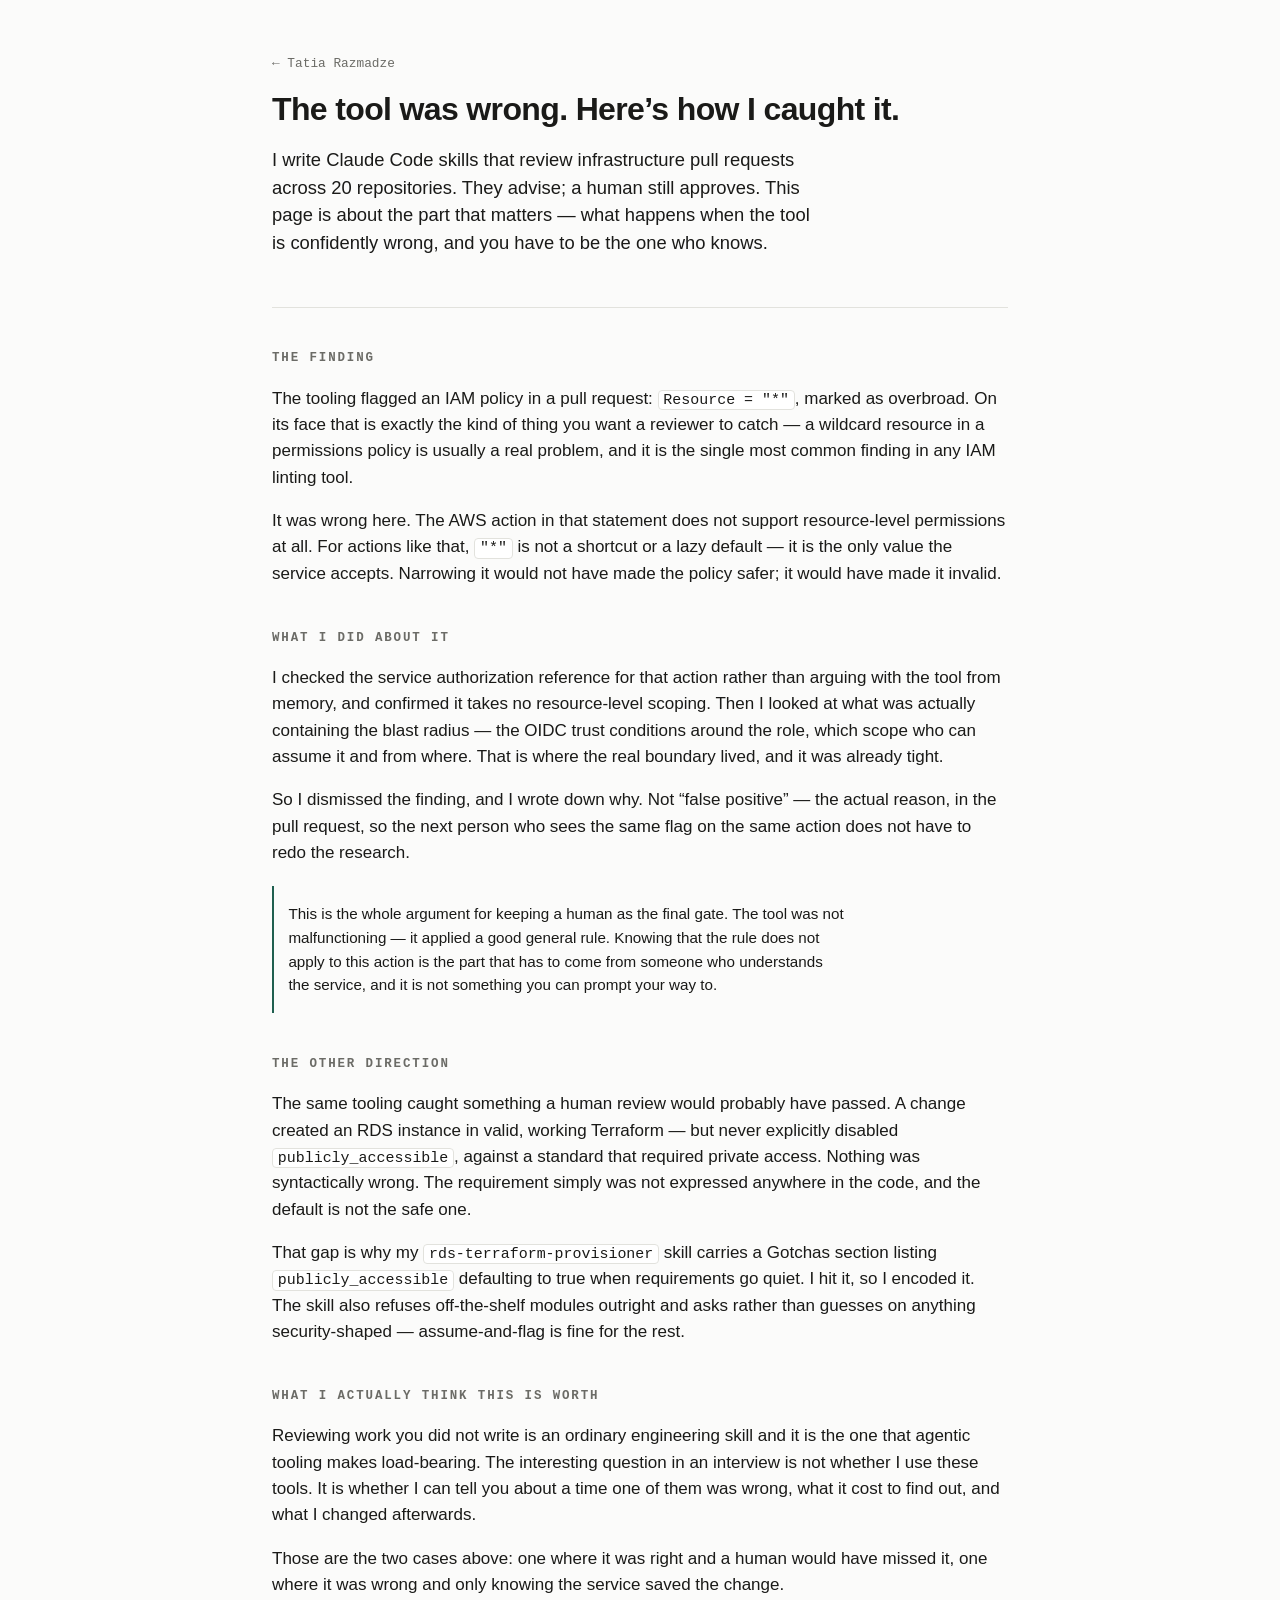
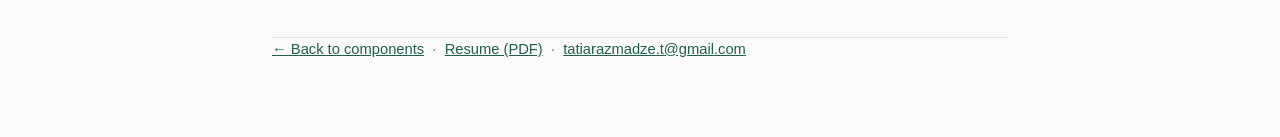
==== agent-log.html @ 180d0361 "site: status page, agent log, resume PDF, Pages deploy workflow" ====
<!doctype html>
<html lang="en">
<head>
<meta charset="utf-8">
<meta name="viewport" content="width=device-width, initial-scale=1">
<title>The Agent Log — Tatia Razmadze</title>
<meta name="description" content="The tool was wrong. Here's how I caught it — reviewing agent output on infrastructure pull requests.">
<link rel="stylesheet" href="styles.css">
</head>
<body>

<header class="identity">
  <p><a class="back" href="./">&larr; Tatia Razmadze</a></p>
  <h1>The tool was wrong. Here&rsquo;s how I caught it.</h1>
  <p class="log-lede">
    I write Claude Code skills that review infrastructure pull requests across 20 repositories.
    They advise; a human still approves. This page is about the part that matters — what happens
    when the tool is confidently wrong, and you have to be the one who knows.
  </p>
</header>

<main>

<section>
  <h2>The finding</h2>
  <p>The tooling flagged an IAM policy in a pull request: <code>Resource = "*"</code>, marked as
  overbroad. On its face that is exactly the kind of thing you want a reviewer to catch — a wildcard
  resource in a permissions policy is usually a real problem, and it is the single most common
  finding in any IAM linting tool.</p>
  <p>It was wrong here. The AWS action in that statement does not support resource-level permissions
  at all. For actions like that, <code>"*"</code> is not a shortcut or a lazy default — it is the only
  value the service accepts. Narrowing it would not have made the policy safer; it would have made it
  invalid.</p>
</section>

<section>
  <h2>What I did about it</h2>
  <p>I checked the service authorization reference for that action rather than arguing with the tool
  from memory, and confirmed it takes no resource-level scoping. Then I looked at what was actually
  containing the blast radius — the OIDC trust conditions around the role, which scope who can assume
  it and from where. That is where the real boundary lived, and it was already tight.</p>
  <p>So I dismissed the finding, and I wrote down why. Not &ldquo;false positive&rdquo; — the actual
  reason, in the pull request, so the next person who sees the same flag on the same action does not
  have to redo the research.</p>
  <div class="note">
    <p>This is the whole argument for keeping a human as the final gate. The tool was not
    malfunctioning — it applied a good general rule. Knowing that the rule does not apply to this
    action is the part that has to come from someone who understands the service, and it is not
    something you can prompt your way to.</p>
  </div>
</section>

<section>
  <h2>The other direction</h2>
  <p>The same tooling caught something a human review would probably have passed. A change created an
  RDS instance in valid, working Terraform — but never explicitly disabled
  <code>publicly_accessible</code>, against a standard that required private access. Nothing was
  syntactically wrong. The requirement simply was not expressed anywhere in the code, and the default
  is not the safe one.</p>
  <p>That gap is why my <code>rds-terraform-provisioner</code> skill carries a Gotchas section listing
  <code>publicly_accessible</code> defaulting to true when requirements go quiet. I hit it, so I
  encoded it. The skill also refuses off-the-shelf modules outright and asks rather than guesses on
  anything security-shaped — assume-and-flag is fine for the rest.</p>
</section>

<section>
  <h2>What I actually think this is worth</h2>
  <p>Reviewing work you did not write is an ordinary engineering skill and it is the one that agentic
  tooling makes load-bearing. The interesting question in an interview is not whether I use these
  tools. It is whether I can tell you about a time one of them was wrong, what it cost to find out,
  and what I changed afterwards.</p>
  <p>Those are the two cases above: one where it was right and a human would have missed it, one where
  it was wrong and only knowing the service saved the change.</p>
</section>

<section class="colophon">
  <p><a href="./">&larr; Back to components</a> &nbsp;·&nbsp;
  <a href="resume.pdf">Resume (PDF)</a> &nbsp;·&nbsp;
  <a href="mailto:tatiarazmadze.t@gmail.com">tatiarazmadze.t@gmail.com</a></p>
</section>

</main>
</body>
</html>
---- styles.css ----
:root {
  --bg: #fbfbfa;
  --fg: #1a1a18;
  --muted: #6b6b66;
  --line: #e2e2dd;
  --accent: #1f5f4f;
  --panel: #ffffff;
  --mono: ui-monospace, SFMono-Regular, "SF Mono", Menlo, Consolas, monospace;
  --sans: ui-sans-serif, -apple-system, BlinkMacSystemFont, "Segoe UI", Helvetica, Arial, sans-serif;
}

@media (prefers-color-scheme: dark) {
  :root {
    --bg: #121311;
    --fg: #e8e8e3;
    --muted: #9a9a93;
    --line: #2b2c29;
    --accent: #7fc4ae;
    --panel: #191a18;
  }
}

* { box-sizing: border-box; }

html { -webkit-text-size-adjust: 100%; }

body {
  margin: 0;
  background: var(--bg);
  color: var(--fg);
  font-family: var(--sans);
  font-size: 17px;
  line-height: 1.55;
  padding: 2rem 1.15rem 4rem;
}

header, main, footer { max-width: 46rem; margin: 0 auto; }

/* ---------- identity ---------- */

.identity { padding-bottom: 2rem; border-bottom: 1px solid var(--line); }

h1 {
  font-size: 2rem;
  line-height: 1.1;
  margin: 0 0 .3rem;
  letter-spacing: -0.02em;
}

.role {
  margin: 0 0 .9rem;
  font-family: var(--mono);
  font-size: .82rem;
  letter-spacing: .13em;
  text-transform: uppercase;
  color: var(--accent);
}

.blurb { margin: 0 0 .6rem; max-width: 34rem; }

.seeking { margin: 0 0 1.2rem; color: var(--muted); font-size: .94rem; }

.links { display: flex; flex-wrap: wrap; gap: .5rem; margin: 0; }

.links a {
  display: inline-block;
  padding: .6rem .9rem;
  border: 1px solid var(--line);
  border-radius: 6px;
  text-decoration: none;
  color: var(--fg);
  font-size: .95rem;
  background: var(--panel);
}

.links a.primary { border-color: var(--accent); color: var(--accent); font-weight: 600; }

.links a:hover { border-color: var(--accent); }

.deploy {
  margin: 1.3rem 0 0;
  font-family: var(--mono);
  font-size: .74rem;
  color: var(--muted);
  letter-spacing: .02em;
}

.deploy:empty { display: none; }

/* ---------- board ---------- */

h2 {
  font-family: var(--mono);
  font-size: .78rem;
  letter-spacing: .15em;
  text-transform: uppercase;
  color: var(--muted);
  font-weight: 600;
  margin: 2.6rem 0 .5rem;
}

.board-head .rule {
  margin: 0 0 1.1rem;
  font-size: .92rem;
  color: var(--muted);
  max-width: 34rem;
}

details { border-top: 1px solid var(--line); }

.board details:last-of-type { border-bottom: 1px solid var(--line); }

summary {
  display: flex;
  justify-content: space-between;
  align-items: baseline;
  gap: 1rem;
  padding: .95rem .2rem;
  cursor: pointer;
  list-style: none;
}

summary::-webkit-details-marker { display: none; }

summary:hover .name { color: var(--accent); }

.name { font-weight: 600; }

.metric {
  font-family: var(--mono);
  font-size: .92rem;
  color: var(--accent);
  white-space: nowrap;
  text-align: right;
}

.detail { padding: 0 .2rem 1.15rem; }

.detail p { margin: 0 0 .75rem; font-size: .95rem; max-width: 36rem; }

.detail p:last-child { margin-bottom: 0; }

.detail strong { font-weight: 600; }

code {
  font-family: var(--mono);
  font-size: .88em;
  background: var(--panel);
  border: 1px solid var(--line);
  border-radius: 4px;
  padding: .08em .32em;
}

.more a { color: var(--accent); font-weight: 600; text-decoration: none; }
.more a:hover { text-decoration: underline; }

/* ---------- changelog ---------- */

.changelog article { padding: 1rem 0; border-top: 1px solid var(--line); }

.entry-head {
  display: flex;
  flex-wrap: wrap;
  align-items: baseline;
  gap: .55rem;
  margin-bottom: .4rem;
}

.org { font-weight: 700; }

.title { color: var(--muted); font-size: .93rem; }

.dates {
  margin-left: auto;
  font-family: var(--mono);
  font-size: .82rem;
  color: var(--muted);
  white-space: nowrap;
}

.changelog p { margin: 0; font-size: .95rem; max-width: 36rem; }

/* ---------- colophon + footer ---------- */

.colophon { border-top: 1px solid var(--line); margin-top: 2.4rem; }

.colophon p { font-size: .92rem; color: var(--muted); max-width: 36rem; margin: 0 0 .8rem; }

.colophon a { color: var(--accent); }

footer {
  margin-top: 3rem;
  padding-top: 1.2rem;
  border-top: 1px solid var(--line);
  font-size: .88rem;
  color: var(--muted);
}

footer a { color: var(--muted); }

/* ---------- agent log ---------- */

.log-lede { font-size: 1.15rem; line-height: 1.5; max-width: 34rem; }

.back { font-family: var(--mono); font-size: .8rem; text-decoration: none; color: var(--muted); }

.trace {
  border: 1px solid var(--line);
  border-radius: 8px;
  background: var(--panel);
  padding: 1rem 1.1rem;
  margin: 1.2rem 0;
  overflow-x: auto;
}

.trace pre {
  font-family: var(--mono);
  font-size: .82rem;
  line-height: 1.5;
  margin: 0;
  white-space: pre;
}

.trace .label {
  font-family: var(--mono);
  font-size: .68rem;
  letter-spacing: .14em;
  text-transform: uppercase;
  color: var(--muted);
  display: block;
  margin-bottom: .5rem;
}

.note {
  border-left: 2px solid var(--accent);
  padding: .1rem 0 .1rem .9rem;
  margin: 1.2rem 0;
  font-size: .95rem;
  max-width: 36rem;
}

.pending {
  border: 1px dashed var(--line);
  border-radius: 8px;
  padding: 1rem 1.1rem;
  font-size: .9rem;
  color: var(--muted);
}

@media (max-width: 460px) {
  body { font-size: 16px; padding: 1.5rem .9rem 3rem; }
  h1 { font-size: 1.65rem; }
  summary { flex-direction: column; gap: .15rem; }
  .metric { text-align: left; }
  .dates { margin-left: 0; }
}
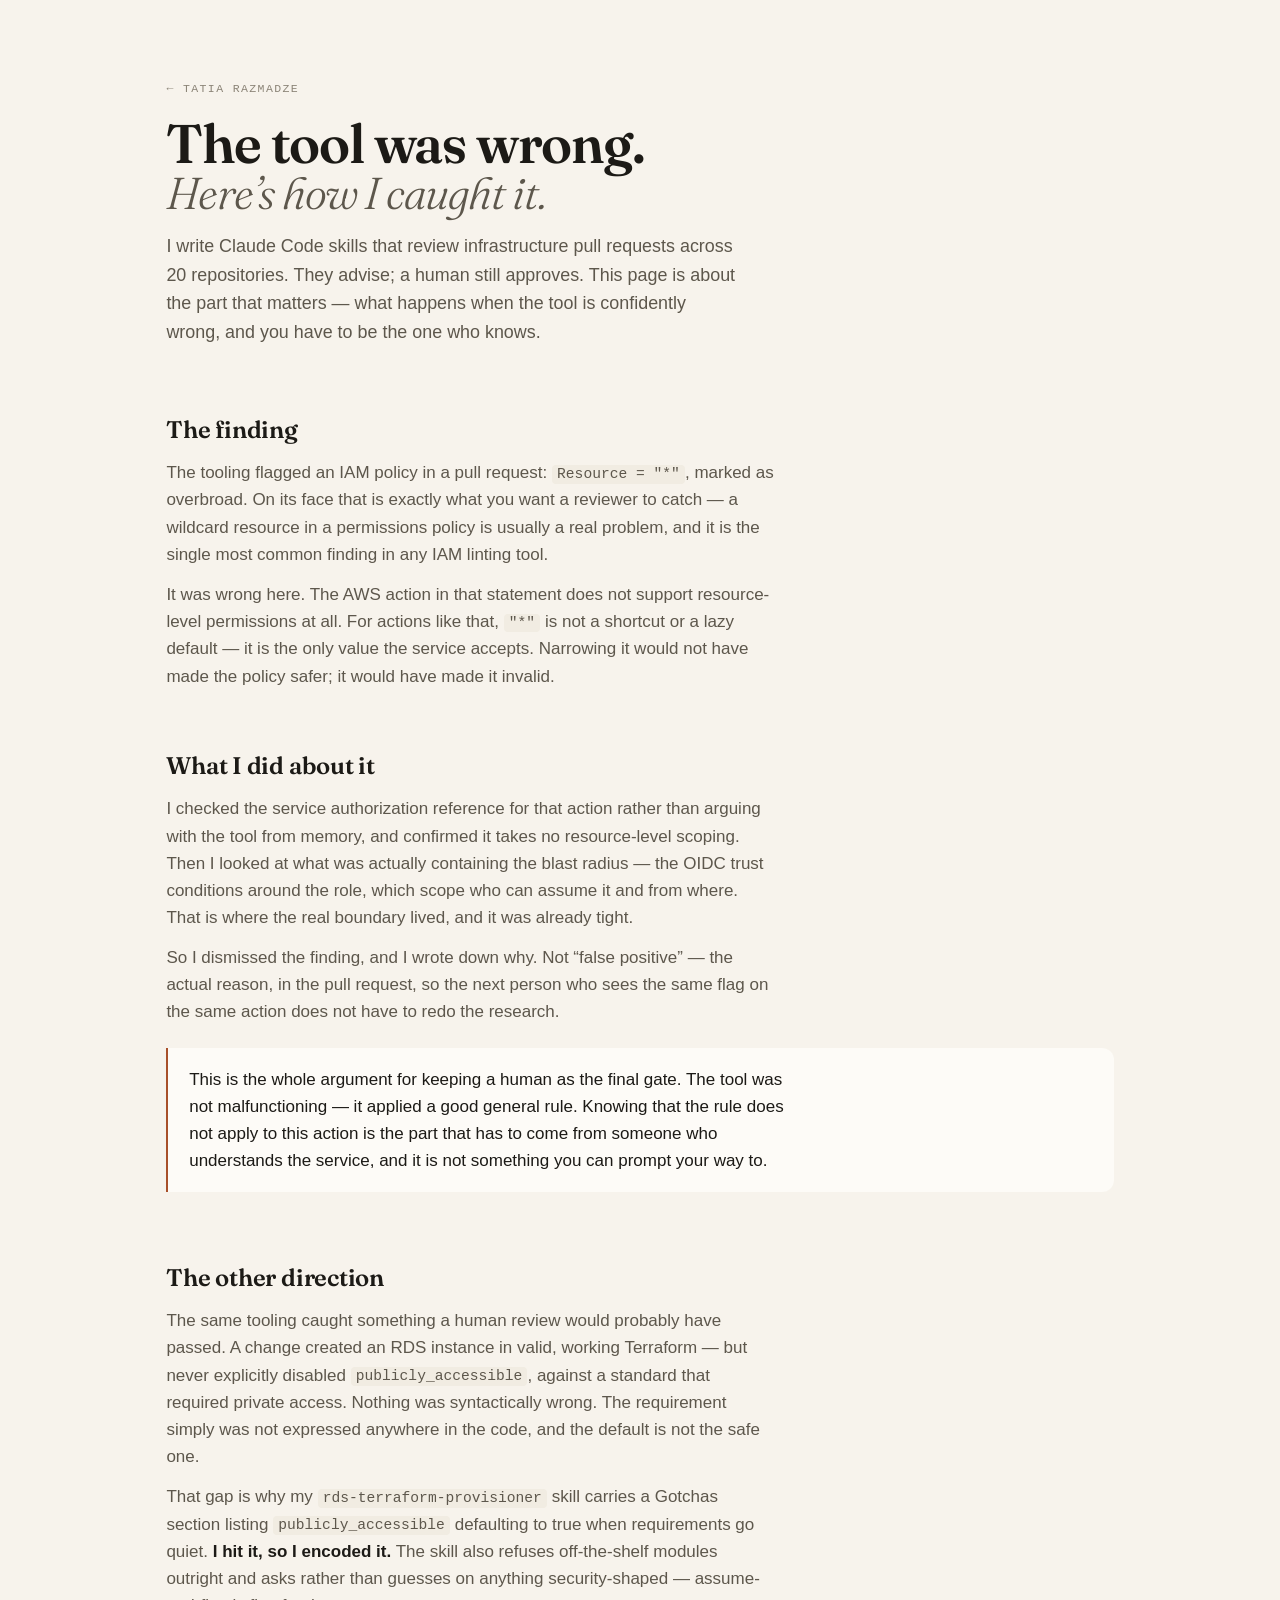
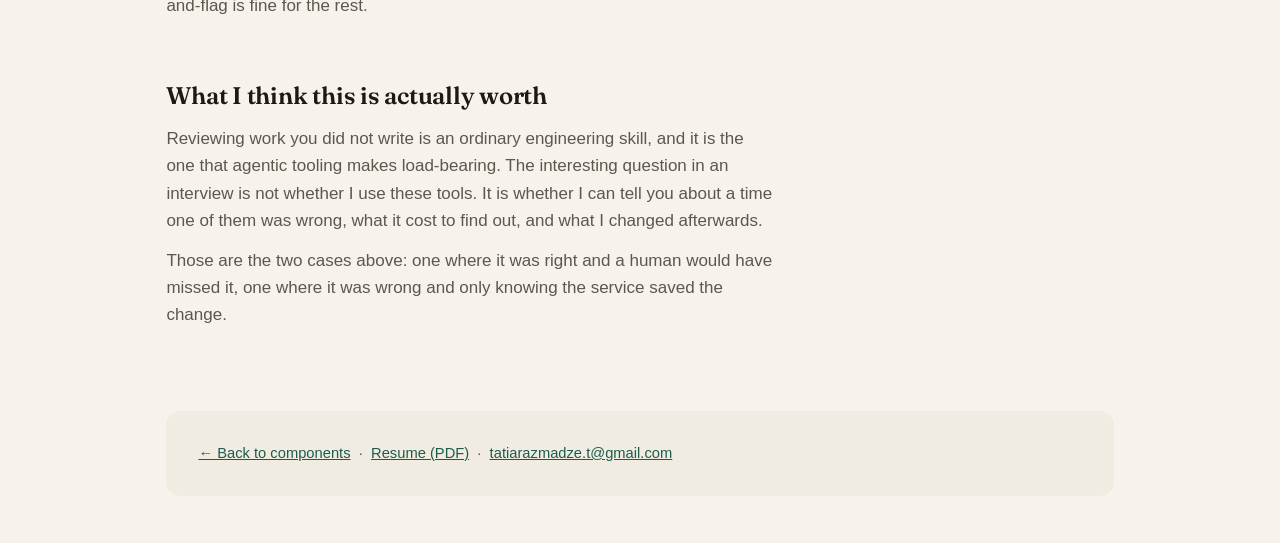
==== commit af754634: "design: warm editorial pass, favicon, social preview, fuller changelog" ====
--- a/agent-log.html
+++ b/agent-log.html
@@ -5,78 +5,103 @@
 <meta name="viewport" content="width=device-width, initial-scale=1">
 <title>The Agent Log — Tatia Razmadze</title>
 <meta name="description" content="The tool was wrong. Here's how I caught it — reviewing agent output on infrastructure pull requests.">
+<link rel="icon" href="favicon.svg" type="image/svg+xml">
+<meta property="og:type" content="article">
+<meta property="og:url" content="https://tatiarazmadze.com/agent-log.html">
+<meta property="og:title" content="The tool was wrong. Here's how I caught it.">
+<meta property="og:description" content="Reviewing agent output on infrastructure pull requests — including the time it was confidently wrong.">
+<meta property="og:image" content="https://tatiarazmadze.com/og.png">
+<meta name="twitter:card" content="summary_large_image">
+<meta name="twitter:image" content="https://tatiarazmadze.com/og.png">
+<link rel="preconnect" href="https://fonts.googleapis.com">
+<link rel="preconnect" href="https://fonts.gstatic.com" crossorigin>
+<link href="https://fonts.googleapis.com/css2?family=Fraunces:ital,opsz,wght@0,9..144,300..700;1,9..144,300..700&display=swap" rel="stylesheet">
 <link rel="stylesheet" href="styles.css">
 </head>
 <body>
 
-<header class="identity">
-  <p><a class="back" href="./">&larr; Tatia Razmadze</a></p>
-  <h1>The tool was wrong. Here&rsquo;s how I caught it.</h1>
-  <p class="log-lede">
-    I write Claude Code skills that review infrastructure pull requests across 20 repositories.
-    They advise; a human still approves. This page is about the part that matters — what happens
-    when the tool is confidently wrong, and you have to be the one who knows.
-  </p>
+<header class="log-head">
+  <div class="wrap">
+    <p><a class="back" href="./">&larr; Tatia Razmadze</a></p>
+    <h1>The tool was wrong.<span class="light">Here&rsquo;s how I caught it.</span></h1>
+    <p class="log-lede">
+      I write Claude Code skills that review infrastructure pull requests across 20 repositories.
+      They advise; a human still approves. This page is about the part that matters — what happens
+      when the tool is confidently wrong, and you have to be the one who knows.
+    </p>
+  </div>
 </header>
 
 <main>
 
-<section>
-  <h2>The finding</h2>
-  <p>The tooling flagged an IAM policy in a pull request: <code>Resource = "*"</code>, marked as
-  overbroad. On its face that is exactly the kind of thing you want a reviewer to catch — a wildcard
-  resource in a permissions policy is usually a real problem, and it is the single most common
-  finding in any IAM linting tool.</p>
-  <p>It was wrong here. The AWS action in that statement does not support resource-level permissions
-  at all. For actions like that, <code>"*"</code> is not a shortcut or a lazy default — it is the only
-  value the service accepts. Narrowing it would not have made the policy safer; it would have made it
-  invalid.</p>
-</section>
-
-<section>
-  <h2>What I did about it</h2>
-  <p>I checked the service authorization reference for that action rather than arguing with the tool
-  from memory, and confirmed it takes no resource-level scoping. Then I looked at what was actually
-  containing the blast radius — the OIDC trust conditions around the role, which scope who can assume
-  it and from where. That is where the real boundary lived, and it was already tight.</p>
-  <p>So I dismissed the finding, and I wrote down why. Not &ldquo;false positive&rdquo; — the actual
-  reason, in the pull request, so the next person who sees the same flag on the same action does not
-  have to redo the research.</p>
-  <div class="note">
-    <p>This is the whole argument for keeping a human as the final gate. The tool was not
-    malfunctioning — it applied a good general rule. Knowing that the rule does not apply to this
-    action is the part that has to come from someone who understands the service, and it is not
-    something you can prompt your way to.</p>
+<section class="log-section">
+  <div class="wrap">
+    <h2>The finding</h2>
+    <p>The tooling flagged an IAM policy in a pull request: <code>Resource = "*"</code>, marked as
+    overbroad. On its face that is exactly what you want a reviewer to catch — a wildcard resource in
+    a permissions policy is usually a real problem, and it is the single most common finding in any
+    IAM linting tool.</p>
+    <p>It was wrong here. The AWS action in that statement does not support resource-level permissions
+    at all. For actions like that, <code>"*"</code> is not a shortcut or a lazy default — it is the
+    only value the service accepts. Narrowing it would not have made the policy safer; it would have
+    made it invalid.</p>
   </div>
 </section>
 
-<section>
-  <h2>The other direction</h2>
-  <p>The same tooling caught something a human review would probably have passed. A change created an
-  RDS instance in valid, working Terraform — but never explicitly disabled
-  <code>publicly_accessible</code>, against a standard that required private access. Nothing was
-  syntactically wrong. The requirement simply was not expressed anywhere in the code, and the default
-  is not the safe one.</p>
-  <p>That gap is why my <code>rds-terraform-provisioner</code> skill carries a Gotchas section listing
-  <code>publicly_accessible</code> defaulting to true when requirements go quiet. I hit it, so I
-  encoded it. The skill also refuses off-the-shelf modules outright and asks rather than guesses on
-  anything security-shaped — assume-and-flag is fine for the rest.</p>
+<section class="log-section">
+  <div class="wrap">
+    <h2>What I did about it</h2>
+    <p>I checked the service authorization reference for that action rather than arguing with the tool
+    from memory, and confirmed it takes no resource-level scoping. Then I looked at what was actually
+    containing the blast radius — the OIDC trust conditions around the role, which scope who can assume
+    it and from where. That is where the real boundary lived, and it was already tight.</p>
+    <p>So I dismissed the finding, and I wrote down why. Not &ldquo;false positive&rdquo; — the actual
+    reason, in the pull request, so the next person who sees the same flag on the same action does not
+    have to redo the research.</p>
+    <div class="pull">
+      <p>This is the whole argument for keeping a human as the final gate. The tool was not
+      malfunctioning — it applied a good general rule. Knowing that the rule does not apply to this
+      action is the part that has to come from someone who understands the service, and it is not
+      something you can prompt your way to.</p>
+    </div>
+  </div>
 </section>
 
-<section>
-  <h2>What I actually think this is worth</h2>
-  <p>Reviewing work you did not write is an ordinary engineering skill and it is the one that agentic
-  tooling makes load-bearing. The interesting question in an interview is not whether I use these
-  tools. It is whether I can tell you about a time one of them was wrong, what it cost to find out,
-  and what I changed afterwards.</p>
-  <p>Those are the two cases above: one where it was right and a human would have missed it, one where
-  it was wrong and only knowing the service saved the change.</p>
+<section class="log-section">
+  <div class="wrap">
+    <h2>The other direction</h2>
+    <p>The same tooling caught something a human review would probably have passed. A change created an
+    RDS instance in valid, working Terraform — but never explicitly disabled
+    <code>publicly_accessible</code>, against a standard that required private access. Nothing was
+    syntactically wrong. The requirement simply was not expressed anywhere in the code, and the default
+    is not the safe one.</p>
+    <p>That gap is why my <code>rds-terraform-provisioner</code> skill carries a Gotchas section listing
+    <code>publicly_accessible</code> defaulting to true when requirements go quiet. <b>I hit it, so I
+    encoded it.</b> The skill also refuses off-the-shelf modules outright and asks rather than guesses
+    on anything security-shaped — assume-and-flag is fine for the rest.</p>
+  </div>
+</section>
+
+<section class="log-section">
+  <div class="wrap">
+    <h2>What I think this is actually worth</h2>
+    <p>Reviewing work you did not write is an ordinary engineering skill, and it is the one that agentic
+    tooling makes load-bearing. The interesting question in an interview is not whether I use these
+    tools. It is whether I can tell you about a time one of them was wrong, what it cost to find out,
+    and what I changed afterwards.</p>
+    <p>Those are the two cases above: one where it was right and a human would have missed it, one where
+    it was wrong and only knowing the service saved the change.</p>
+  </div>
 </section>
 
 <section class="colophon">
-  <p><a href="./">&larr; Back to components</a> &nbsp;·&nbsp;
-  <a href="resume.pdf">Resume (PDF)</a> &nbsp;·&nbsp;
-  <a href="mailto:tatiarazmadze.t@gmail.com">tatiarazmadze.t@gmail.com</a></p>
+  <div class="wrap">
+    <div class="inner">
+      <p><a href="./">&larr; Back to components</a> &nbsp;·&nbsp;
+      <a href="resume.pdf">Resume (PDF)</a> &nbsp;·&nbsp;
+      <a href="mailto:tatiarazmadze.t@gmail.com">tatiarazmadze.t@gmail.com</a></p>
+    </div>
+  </div>
 </section>
 
 </main>
--- a/styles.css
+++ b/styles.css
@@ -1,256 +1,355 @@
+/* ---------- palette ---------- */
+
 :root {
-  --bg: #fbfbfa;
-  --fg: #1a1a18;
-  --muted: #6b6b66;
-  --line: #e2e2dd;
-  --accent: #1f5f4f;
-  --panel: #ffffff;
+  --bg:        #f7f3ec;   /* warm paper, not white */
+  --bg-sunk:   #f1ece2;
+  --card:      #fdfbf7;
+  --fg:        #1c1a16;
+  --fg-soft:   #5d574c;
+  --fg-faint:  #8b8477;
+  --line:      #ded6c8;
+  --line-soft: #e9e2d5;
+  --accent:    #1d5c4c;
+  --accent-lo: #e3ece8;
+  --clay:      #a8502a;
+
+  --display: "Fraunces", Georgia, "Times New Roman", serif;
+  --sans: ui-sans-serif, -apple-system, BlinkMacSystemFont, "Segoe UI", Helvetica, Arial, sans-serif;
   --mono: ui-monospace, SFMono-Regular, "SF Mono", Menlo, Consolas, monospace;
-  --sans: ui-sans-serif, -apple-system, BlinkMacSystemFont, "Segoe UI", Helvetica, Arial, sans-serif;
+
+  --wrap: 62rem;
 }
 
 @media (prefers-color-scheme: dark) {
   :root {
-    --bg: #121311;
-    --fg: #e8e8e3;
-    --muted: #9a9a93;
-    --line: #2b2c29;
-    --accent: #7fc4ae;
-    --panel: #191a18;
+    --bg:        #16150f;
+    --bg-sunk:   #100f0a;
+    --card:      #1d1b14;
+    --fg:        #f0ebe0;
+    --fg-soft:   #b0a897;
+    --fg-faint:  #837b6b;
+    --line:      #322f24;
+    --line-soft: #262319;
+    --accent:    #7cc6ac;
+    --accent-lo: #1b2b25;
+    --clay:      #d98a5f;
   }
 }
 
 * { box-sizing: border-box; }
-
-html { -webkit-text-size-adjust: 100%; }
+html { -webkit-text-size-adjust: 100%; scroll-behavior: smooth; }
 
 body {
   margin: 0;
+  overflow-x: hidden;
   background: var(--bg);
   color: var(--fg);
   font-family: var(--sans);
   font-size: 17px;
-  line-height: 1.55;
-  padding: 2rem 1.15rem 4rem;
-}
-
-header, main, footer { max-width: 46rem; margin: 0 auto; }
-
-/* ---------- identity ---------- */
-
-.identity { padding-bottom: 2rem; border-bottom: 1px solid var(--line); }
+  line-height: 1.6;
+}
+
+.wrap { max-width: var(--wrap); margin: 0 auto; padding: 0 1.4rem; }
+
+a { color: inherit; }
+
+/* ---------- shared type ---------- */
+
+.eyebrow {
+  font-family: var(--mono);
+  font-size: .7rem;
+  letter-spacing: .18em;
+  text-transform: uppercase;
+  color: var(--fg-faint);
+  margin: 0 0 .9rem;
+  display: flex;
+  align-items: center;
+  gap: .7rem;
+}
+
+.eyebrow::after {
+  content: "";
+  flex: 1;
+  height: 1px;
+  background: var(--line);
+}
+
+/* ---------- hero ---------- */
+
+.hero { padding: 4.5rem 0 3rem; }
+
+.hero-grid > *, .grid > *, .entry > * { min-width: 0; }
+
+.hero-grid {
+  display: grid;
+  grid-template-columns: minmax(0, 1.6fr) minmax(0, .95fr);
+  gap: 3rem;
+  align-items: start;
+}
+
+.greeting {
+  font-family: var(--display);
+  font-style: italic;
+  font-size: 1.32rem;
+  color: var(--fg-soft);
+  margin: 0 0 .25rem;
+}
+
+.greeting b { font-weight: 600; font-style: normal; color: var(--fg); }
 
 h1 {
-  font-size: 2rem;
-  line-height: 1.1;
-  margin: 0 0 .3rem;
-  letter-spacing: -0.02em;
-}
-
-.role {
-  margin: 0 0 .9rem;
-  font-family: var(--mono);
-  font-size: .82rem;
-  letter-spacing: .13em;
-  text-transform: uppercase;
-  color: var(--accent);
-}
-
-.blurb { margin: 0 0 .6rem; max-width: 34rem; }
-
-.seeking { margin: 0 0 1.2rem; color: var(--muted); font-size: .94rem; }
-
-.links { display: flex; flex-wrap: wrap; gap: .5rem; margin: 0; }
-
-.links a {
-  display: inline-block;
-  padding: .6rem .9rem;
-  border: 1px solid var(--line);
-  border-radius: 6px;
-  text-decoration: none;
-  color: var(--fg);
-  font-size: .95rem;
-  background: var(--panel);
-}
-
-.links a.primary { border-color: var(--accent); color: var(--accent); font-weight: 600; }
-
-.links a:hover { border-color: var(--accent); }
-
-.deploy {
-  margin: 1.3rem 0 0;
-  font-family: var(--mono);
-  font-size: .74rem;
-  color: var(--muted);
-  letter-spacing: .02em;
-}
-
-.deploy:empty { display: none; }
-
-/* ---------- board ---------- */
-
-h2 {
-  font-family: var(--mono);
-  font-size: .78rem;
-  letter-spacing: .15em;
-  text-transform: uppercase;
-  color: var(--muted);
+  font-family: var(--display);
   font-weight: 600;
-  margin: 2.6rem 0 .5rem;
-}
-
-.board-head .rule {
+  font-size: clamp(2.35rem, 6.4vw, 4.35rem);
+  line-height: .98;
+  overflow-wrap: break-word;
+  letter-spacing: -0.022em;
   margin: 0 0 1.1rem;
-  font-size: .92rem;
-  color: var(--muted);
-  max-width: 34rem;
-}
-
-details { border-top: 1px solid var(--line); }
-
-.board details:last-of-type { border-bottom: 1px solid var(--line); }
-
-summary {
-  display: flex;
-  justify-content: space-between;
-  align-items: baseline;
-  gap: 1rem;
-  padding: .95rem .2rem;
-  cursor: pointer;
-  list-style: none;
-}
-
-summary::-webkit-details-marker { display: none; }
-
-summary:hover .name { color: var(--accent); }
-
-.name { font-weight: 600; }
-
-.metric {
-  font-family: var(--mono);
-  font-size: .92rem;
-  color: var(--accent);
-  white-space: nowrap;
-  text-align: right;
-}
-
-.detail { padding: 0 .2rem 1.15rem; }
-
-.detail p { margin: 0 0 .75rem; font-size: .95rem; max-width: 36rem; }
-
-.detail p:last-child { margin-bottom: 0; }
-
-.detail strong { font-weight: 600; }
-
-code {
-  font-family: var(--mono);
-  font-size: .88em;
-  background: var(--panel);
-  border: 1px solid var(--line);
-  border-radius: 4px;
-  padding: .08em .32em;
-}
-
-.more a { color: var(--accent); font-weight: 600; text-decoration: none; }
-.more a:hover { text-decoration: underline; }
-
-/* ---------- changelog ---------- */
-
-.changelog article { padding: 1rem 0; border-top: 1px solid var(--line); }
-
-.entry-head {
+}
+
+h1 .light { font-weight: 300; font-style: italic; color: var(--fg-soft); display: block; }
+
+.meta {
   display: flex;
   flex-wrap: wrap;
-  align-items: baseline;
+  align-items: center;
+  font-family: var(--mono);
+  font-size: .715rem;
+  letter-spacing: .13em;
+  text-transform: uppercase;
+  color: var(--fg-soft);
+  margin: 0 0 1.5rem;
+  padding-top: 1.1rem;
+  border-top: 1px solid var(--line);
+}
+
+.meta span { white-space: nowrap; }
+.meta i { font-style: normal; color: var(--line); padding: 0 .5rem; }
+
+.lede { font-size: 1.08rem; margin: 0 0 1.9rem; max-width: 32rem; color: var(--fg-soft); }
+.lede strong { color: var(--fg); font-weight: 600; }
+
+.actions { display: flex; flex-wrap: wrap; gap: .6rem; align-items: center; }
+
+.pill {
+  display: inline-flex;
+  align-items: center;
   gap: .55rem;
-  margin-bottom: .4rem;
-}
-
-.org { font-weight: 700; }
-
-.title { color: var(--muted); font-size: .93rem; }
-
-.dates {
-  margin-left: auto;
-  font-family: var(--mono);
-  font-size: .82rem;
-  color: var(--muted);
-  white-space: nowrap;
-}
-
-.changelog p { margin: 0; font-size: .95rem; max-width: 36rem; }
+  background: var(--fg);
+  color: var(--bg);
+  border: 1px solid var(--fg);
+  border-radius: 100px;
+  padding: .72rem 1.25rem;
+  font-size: .8rem;
+  font-weight: 600;
+  letter-spacing: .06em;
+  text-transform: uppercase;
+  text-decoration: none;
+  transition: background .15s, color .15s;
+}
+
+.pill:hover { background: transparent; color: var(--fg); }
+.pill .arr { font-size: 1rem; line-height: 1; }
+
+.pill.ghost { background: transparent; color: var(--fg); border-color: var(--line); }
+.pill.ghost:hover { border-color: var(--fg); }
+
+/* photo slot — renders only when an image is present */
+.portrait { margin: 0 0 1.4rem; }
+.portrait img {
+  width: 100%;
+  display: block;
+  border-radius: 140px 140px 10px 10px;
+  background: var(--bg-sunk);
+}
+
+/* hero aside — the status card */
+.aside-card {
+  background: var(--card);
+  border: 1px solid var(--line);
+  border-radius: 14px;
+  padding: 1.25rem 1.3rem;
+}
+
+.aside-card dl { margin: 0; }
+.aside-card dt {
+  font-family: var(--mono);
+  font-size: .65rem;
+  letter-spacing: .15em;
+  text-transform: uppercase;
+  color: var(--fg-faint);
+  margin-bottom: .15rem;
+}
+.aside-card dd { margin: 0 0 .95rem; font-size: .92rem; }
+.aside-card dd:last-child { margin-bottom: 0; }
+
+.live {
+  display: inline-flex;
+  align-items: center;
+  gap: .45rem;
+  font-family: var(--mono);
+  font-size: .74rem;
+  color: var(--accent);
+  background: var(--accent-lo);
+  border-radius: 100px;
+  padding: .2rem .6rem;
+}
+
+.deploy { font-family: var(--mono); font-size: .7rem; color: var(--fg-faint); word-break: break-word; }
+.deploy:empty { display: none; }
+
+/* ---------- board ---------- */
+
+.board { padding: 2rem 0 1rem; }
+
+.rule-note {
+  font-size: .95rem;
+  color: var(--fg-soft);
+  max-width: 34rem;
+  margin: 0 0 1.8rem;
+  padding-left: .9rem;
+  border-left: 2px solid var(--clay);
+}
+
+.grid { display: grid; grid-template-columns: minmax(0,1fr) minmax(0,1fr); gap: .9rem; }
+
+details.comp {
+  background: var(--card);
+  border: 1px solid var(--line);
+  border-radius: 12px;
+  overflow: hidden;
+  transition: border-color .15s;
+}
+
+details.comp:hover { border-color: var(--fg-faint); }
+details.comp[open] { border-color: var(--fg-faint); }
+
+details.comp summary {
+  list-style: none;
+  cursor: pointer;
+  padding: 1.05rem 1.2rem;
+  display: block;
+}
+details.comp summary::-webkit-details-marker { display: none; }
+
+.comp-name {
+  font-family: var(--mono);
+  font-size: .68rem;
+  letter-spacing: .15em;
+  text-transform: uppercase;
+  color: var(--fg-faint);
+  display: block;
+  margin-bottom: .3rem;
+}
+
+.comp-metric {
+  font-family: var(--display);
+  font-weight: 600;
+  font-size: 1.72rem;
+  line-height: 1.05;
+  letter-spacing: -0.015em;
+  display: block;
+  color: var(--fg);
+}
+
+.comp-metric em { font-style: italic; font-weight: 300; color: var(--fg-soft); }
+
+.comp-body { padding: 0 1.2rem 1.15rem; border-top: 1px solid var(--line-soft); margin-top: .3rem; padding-top: .95rem; }
+.comp-body p { margin: 0 0 .7rem; font-size: .92rem; color: var(--fg-soft); }
+.comp-body p:last-child { margin-bottom: 0; }
+.comp-body b { color: var(--fg); font-weight: 600; }
+
+code {
+  font-family: var(--mono);
+  font-size: .86em;
+  background: var(--bg-sunk);
+  border-radius: 4px;
+  padding: .1em .35em;
+}
+
+.linkline { font-size: .88rem; }
+.linkline a { color: var(--accent); font-weight: 600; text-decoration: none; border-bottom: 1px solid var(--accent-lo); }
+.linkline a:hover { border-bottom-color: var(--accent); }
+
+/* ---------- changelog ---------- */
+
+.changelog { padding: 3rem 0 1rem; }
+
+.entry {
+  display: grid;
+  grid-template-columns: 8.5rem 1fr;
+  gap: 2rem;
+  padding: 1.6rem 0;
+  border-top: 1px solid var(--line);
+}
+
+.entry .when { font-family: var(--mono); font-size: .74rem; letter-spacing: .08em; color: var(--fg-faint); padding-top: .35rem; }
+
+.entry h3 { font-family: var(--display); font-weight: 600; font-size: 1.35rem; margin: 0 0 .1rem; letter-spacing: -0.01em; }
+.entry .what { font-size: .82rem; color: var(--fg-faint); margin: 0 0 .7rem; font-family: var(--mono); letter-spacing: .04em; }
+.entry p { margin: 0 0 .55rem; font-size: .95rem; color: var(--fg-soft); max-width: 40rem; }
+.entry p:last-child { margin-bottom: 0; }
+.entry b { color: var(--fg); font-weight: 600; }
 
 /* ---------- colophon + footer ---------- */
 
-.colophon { border-top: 1px solid var(--line); margin-top: 2.4rem; }
-
-.colophon p { font-size: .92rem; color: var(--muted); max-width: 36rem; margin: 0 0 .8rem; }
-
+.colophon { padding: 3rem 0; }
+.colophon .inner { background: var(--bg-sunk); border-radius: 14px; padding: 1.9rem 2rem; }
+.colophon p { font-size: .92rem; color: var(--fg-soft); max-width: 42rem; margin: 0 0 .8rem; }
+.colophon p:last-child { margin-bottom: 0; }
 .colophon a { color: var(--accent); }
 
-footer {
-  margin-top: 3rem;
-  padding-top: 1.2rem;
-  border-top: 1px solid var(--line);
-  font-size: .88rem;
-  color: var(--muted);
-}
-
-footer a { color: var(--muted); }
+footer { border-top: 1px solid var(--line); margin-top: 1rem; }
+footer .wrap { padding-top: 1.6rem; padding-bottom: 3rem; display: flex; flex-wrap: wrap; gap: .6rem 1.4rem; font-size: .86rem; color: var(--fg-faint); }
+footer a { text-decoration: none; border-bottom: 1px solid var(--line); }
+footer a:hover { border-bottom-color: var(--fg-faint); }
 
 /* ---------- agent log ---------- */
 
-.log-lede { font-size: 1.15rem; line-height: 1.5; max-width: 34rem; }
-
-.back { font-family: var(--mono); font-size: .8rem; text-decoration: none; color: var(--muted); }
-
-.trace {
-  border: 1px solid var(--line);
-  border-radius: 8px;
-  background: var(--panel);
-  padding: 1rem 1.1rem;
-  margin: 1.2rem 0;
-  overflow-x: auto;
-}
-
-.trace pre {
-  font-family: var(--mono);
-  font-size: .82rem;
-  line-height: 1.5;
-  margin: 0;
-  white-space: pre;
-}
-
-.trace .label {
-  font-family: var(--mono);
-  font-size: .68rem;
-  letter-spacing: .14em;
-  text-transform: uppercase;
-  color: var(--muted);
-  display: block;
-  margin-bottom: .5rem;
-}
-
-.note {
-  border-left: 2px solid var(--accent);
-  padding: .1rem 0 .1rem .9rem;
-  margin: 1.2rem 0;
-  font-size: .95rem;
-  max-width: 36rem;
-}
-
-.pending {
-  border: 1px dashed var(--line);
-  border-radius: 8px;
-  padding: 1rem 1.1rem;
-  font-size: .9rem;
-  color: var(--muted);
-}
-
-@media (max-width: 460px) {
-  body { font-size: 16px; padding: 1.5rem .9rem 3rem; }
-  h1 { font-size: 1.65rem; }
-  summary { flex-direction: column; gap: .15rem; }
-  .metric { text-align: left; }
-  .dates { margin-left: 0; }
-}
+.log-head { padding: 3.5rem 0 1.5rem; }
+.log-head h1 { font-size: clamp(2.1rem, 5.2vw, 3.4rem); max-width: 20ch; }
+.log-head h1 .light { font-size: .82em; }
+.back { font-family: var(--mono); font-size: .72rem; letter-spacing: .12em; text-transform: uppercase; color: var(--fg-faint); text-decoration: none; }
+.back:hover { color: var(--fg); }
+.log-lede { font-size: 1.12rem; color: var(--fg-soft); max-width: 36rem; }
+
+.log-section { padding: 1.4rem 0; }
+.log-section h2 { font-family: var(--display); font-weight: 600; font-size: 1.5rem; margin: 0 0 .6rem; letter-spacing: -0.01em; }
+.log-section p { margin: 0 0 .8rem; max-width: 38rem; color: var(--fg-soft); }
+.log-section p b { color: var(--fg); }
+
+.pull {
+  border-left: 2px solid var(--clay);
+  background: var(--card);
+  border-radius: 0 12px 12px 0;
+  padding: 1.1rem 1.3rem;
+  margin: 1.4rem 0;
+}
+.pull p { margin: 0; color: var(--fg); max-width: 38rem; }
+
+/* ---------- responsive ---------- */
+
+@media (max-width: 860px) {
+  .hero-grid { grid-template-columns: minmax(0, 1fr); gap: 2rem; }
+  .grid { grid-template-columns: minmax(0, 1fr); }
+  .entry { grid-template-columns: minmax(0, 1fr); gap: .5rem; }
+  .entry .when { padding-top: 0; }
+}
+
+@media (max-width: 520px) {
+  body { font-size: 16px; }
+  .hero { padding: 3rem 0 2rem; }
+  .wrap { padding: 0 1.1rem; }
+  .meta i { padding: 0 .3rem; }
+  .colophon .inner { padding: 1.4rem 1.25rem; }
+  .comp-metric { font-size: 1.5rem; }
+}
+
+/* mobile hardening */
+@media (max-width: 520px) {
+  .meta { font-size: .66rem; }
+  .meta i { padding: 0 .35rem; }
+  .actions { gap: .45rem; }
+  .pill { padding: .62rem 1rem; font-size: .74rem; }
+  .lede { font-size: 1rem; }
+}
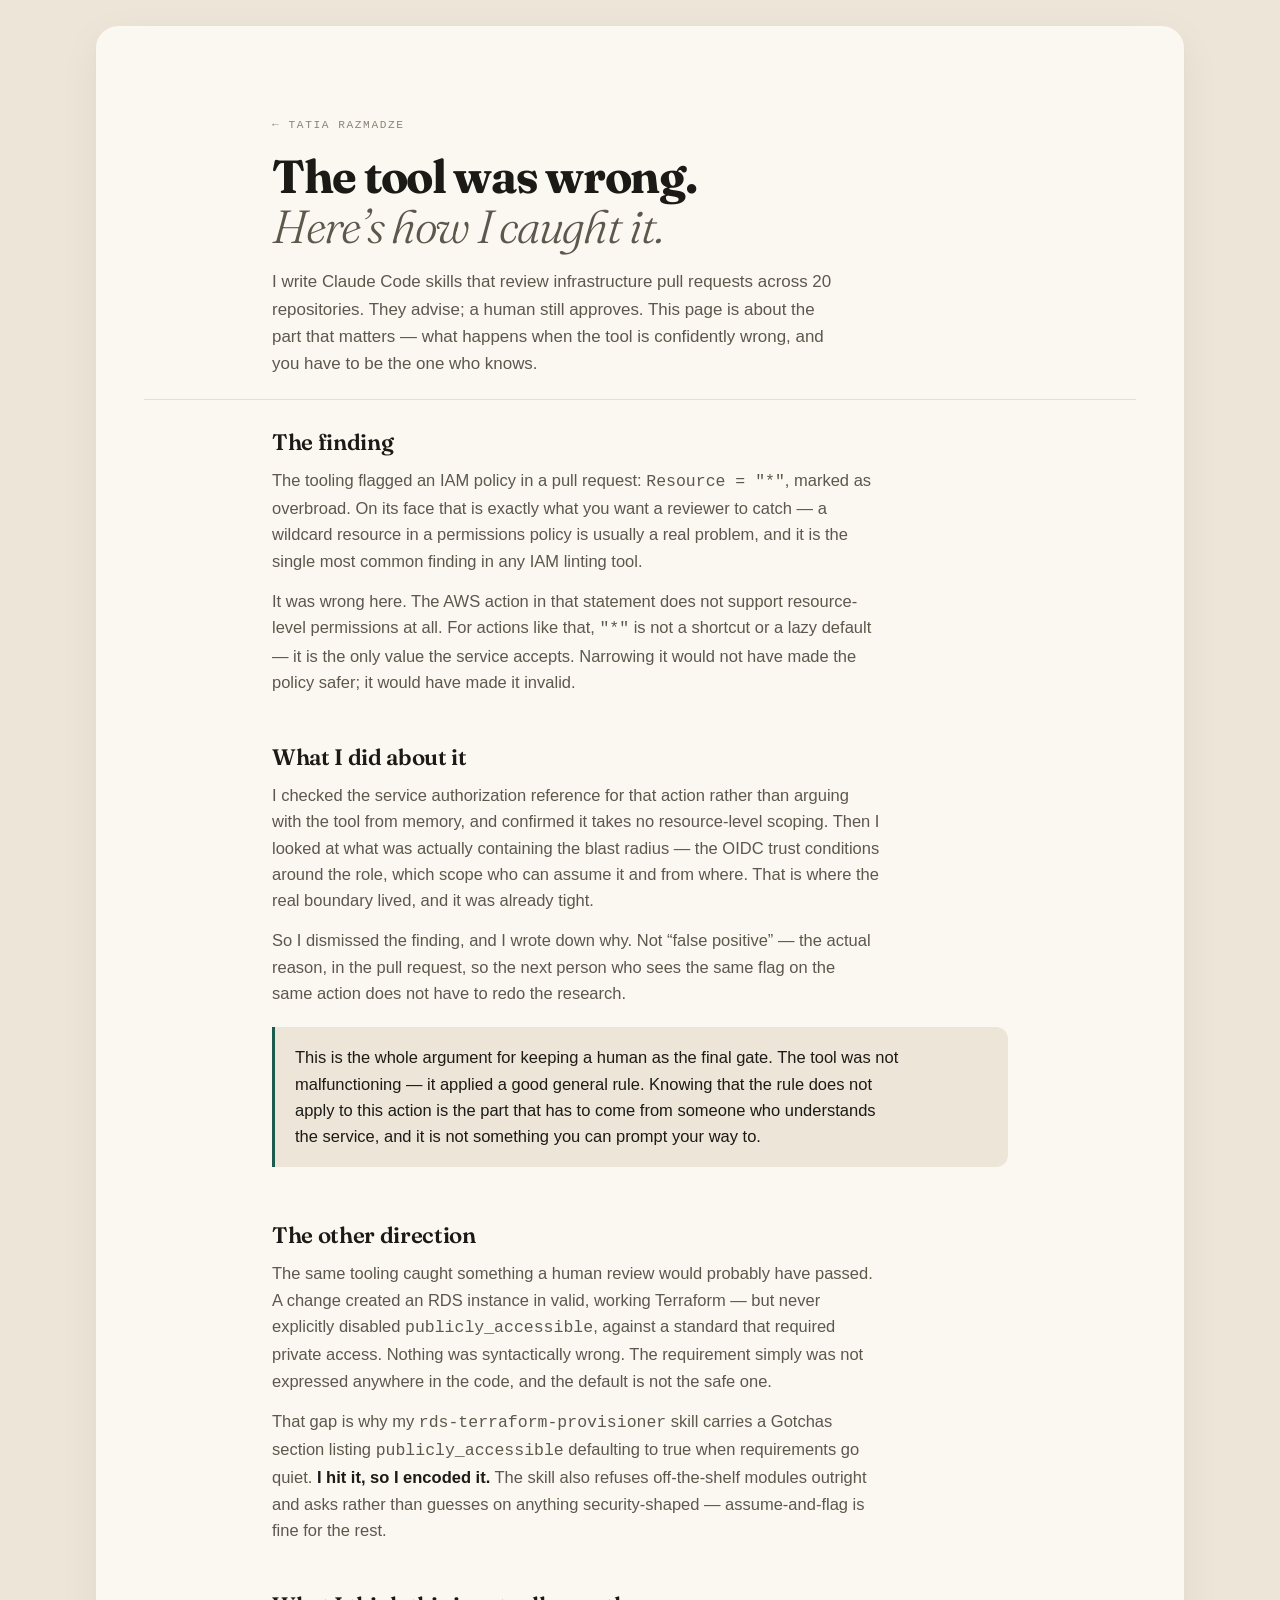
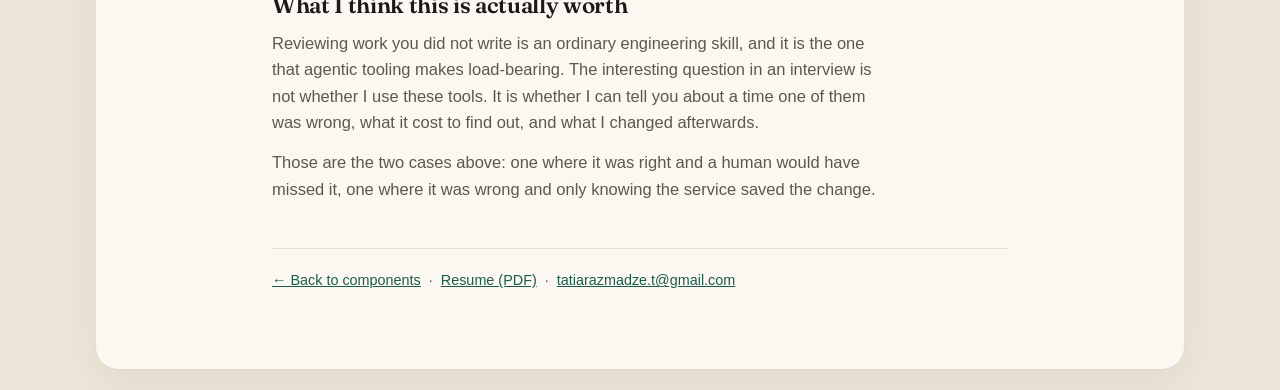
==== commit adc37963: "work: add the skill card; fix agent log styles broken by the redesign" ====
--- a/agent-log.html
+++ b/agent-log.html
@@ -19,6 +19,7 @@
 <link rel="stylesheet" href="styles.css">
 </head>
 <body>
+<div class="sheet">
 
 <header class="log-head">
   <div class="wrap">
@@ -105,5 +106,6 @@
 </section>
 
 </main>
+</div>
 </body>
 </html>
--- a/styles.css
+++ b/styles.css
@@ -1,38 +1,23 @@
-/* ---------- palette ---------- */
-
 :root {
-  --bg:        #f7f3ec;   /* warm paper, not white */
-  --bg-sunk:   #f1ece2;
-  --card:      #fdfbf7;
-  --fg:        #1c1a16;
-  --fg-soft:   #5d574c;
-  --fg-faint:  #8b8477;
-  --line:      #ded6c8;
-  --line-soft: #e9e2d5;
-  --accent:    #1d5c4c;
-  --accent-lo: #e3ece8;
-  --clay:      #a8502a;
-
-  --display: "Fraunces", Georgia, "Times New Roman", serif;
+  --ground:  #ece5d8;
+  --sheet:   #fbf8f2;
+  --fg:      #1c1a16;
+  --fg-soft: #5d574c;
+  --fg-faint:#8b8477;
+  --line:    #e6dfd1;
+  --accent:  #1d5c4c;
+  --accent-2:#2c7d67;
+  --accent-lo:#e4ede9;
+  --display: "Fraunces", Georgia, serif;
   --sans: ui-sans-serif, -apple-system, BlinkMacSystemFont, "Segoe UI", Helvetica, Arial, sans-serif;
-  --mono: ui-monospace, SFMono-Regular, "SF Mono", Menlo, Consolas, monospace;
-
-  --wrap: 62rem;
+  --mono: ui-monospace, SFMono-Regular, Menlo, Consolas, monospace;
 }
 
 @media (prefers-color-scheme: dark) {
   :root {
-    --bg:        #16150f;
-    --bg-sunk:   #100f0a;
-    --card:      #1d1b14;
-    --fg:        #f0ebe0;
-    --fg-soft:   #b0a897;
-    --fg-faint:  #837b6b;
-    --line:      #322f24;
-    --line-soft: #262319;
-    --accent:    #7cc6ac;
-    --accent-lo: #1b2b25;
-    --clay:      #d98a5f;
+    --ground:#100f0b; --sheet:#191811; --fg:#f0ebe0; --fg-soft:#b0a897;
+    --fg-faint:#837b6b; --line:#2b2820; --accent:#7cc6ac; --accent-2:#8fd4bc;
+    --accent-lo:#1b2b25;
   }
 }
 
@@ -41,315 +26,470 @@
 
 body {
   margin: 0;
-  overflow-x: hidden;
-  background: var(--bg);
+  background: var(--ground);
   color: var(--fg);
   font-family: var(--sans);
-  font-size: 17px;
+  font-size: 16.5px;
   line-height: 1.6;
-}
-
-.wrap { max-width: var(--wrap); margin: 0 auto; padding: 0 1.4rem; }
+  padding: 1.6rem;
+  overflow-x: hidden;
+}
+
+.sheet {
+  max-width: 68rem;
+  margin: 0 auto;
+  background: var(--sheet);
+  border-radius: 22px;
+  padding: 1.6rem 3rem 2.4rem;
+  box-shadow: 0 1px 2px rgba(0,0,0,.03), 0 12px 40px rgba(60,50,30,.06);
+}
 
 a { color: inherit; }
 
-/* ---------- shared type ---------- */
-
-.eyebrow {
-  font-family: var(--mono);
-  font-size: .7rem;
-  letter-spacing: .18em;
-  text-transform: uppercase;
-  color: var(--fg-faint);
-  margin: 0 0 .9rem;
+/* ---------- nav ---------- */
+
+.topnav {
   display: flex;
   align-items: center;
-  gap: .7rem;
-}
-
-.eyebrow::after {
-  content: "";
-  flex: 1;
-  height: 1px;
-  background: var(--line);
-}
+  justify-content: flex-end;
+  gap: 1rem 2rem;
+  flex-wrap: wrap;
+  padding: .9rem 0 1.4rem;
+  border-bottom: 1px solid var(--line);
+}
+
+.logo {
+  font-family: var(--display);
+  font-weight: 700;
+  font-size: 1.06rem;
+  letter-spacing: -0.01em;
+  text-decoration: none;
+}
+
+.navlinks { display: flex; flex-wrap: wrap; gap: 1.9rem; }
+
+.navlinks a {
+  font-size: .93rem;
+  font-weight: 500;
+  text-decoration: none;
+  color: var(--fg-soft);
+  padding-bottom: 3px;
+  border-bottom: 2px solid transparent;
+}
+
+.navlinks a:hover { color: var(--fg); border-bottom-color: var(--accent); }
 
 /* ---------- hero ---------- */
 
-.hero { padding: 4.5rem 0 3rem; }
-
-.hero-grid > *, .grid > *, .entry > * { min-width: 0; }
-
-.hero-grid {
+.hero {
   display: grid;
-  grid-template-columns: minmax(0, 1.6fr) minmax(0, .95fr);
-  gap: 3rem;
-  align-items: start;
-}
-
-.greeting {
-  font-family: var(--display);
+  grid-template-columns: minmax(0, 1.05fr) minmax(0, .95fr);
+  gap: 2.5rem;
+  align-items: center;
+  padding: 3.2rem 0 3rem;
+}
+
+h1 {
+  font-family: var(--display);
+  font-weight: 700;
+  font-size: clamp(2.5rem, 5.6vw, 3.9rem);
+  line-height: 1.02;
+  letter-spacing: -0.028em;
+  margin: 0 0 1.1rem;
+  overflow-wrap: break-word;
+}
+
+h1 .hl { color: var(--fg); }
+
+h1 .role {
+  display: block;
+  font-size: .48em;
+  font-weight: 400;
   font-style: italic;
-  font-size: 1.32rem;
   color: var(--fg-soft);
-  margin: 0 0 .25rem;
-}
-
-.greeting b { font-weight: 600; font-style: normal; color: var(--fg); }
-
-h1 {
-  font-family: var(--display);
-  font-weight: 600;
-  font-size: clamp(2.35rem, 6.4vw, 4.35rem);
-  line-height: .98;
-  overflow-wrap: break-word;
-  letter-spacing: -0.022em;
+  letter-spacing: -0.01em;
+  margin-top: .3rem;
+}
+
+.lede { font-size: 1.04rem; color: var(--fg-soft); max-width: 30rem; margin: 0 0 1.7rem; }
+
+.actions { display: flex; flex-wrap: wrap; gap: .7rem; }
+
+.btn {
+  display: inline-block;
+  background: var(--accent);
+  color: #fff;
+  border: 1.5px solid var(--accent);
+  border-radius: 100px;
+  padding: .72rem 1.5rem;
+  font-size: .92rem;
+  font-weight: 600;
+  text-decoration: none;
+  transition: background .15s, color .15s;
+}
+
+.btn:hover { background: var(--accent-2); border-color: var(--accent-2); }
+
+.btn.ghost { background: transparent; color: var(--fg); border-color: var(--line); }
+.btn.ghost:hover { border-color: var(--accent); color: var(--accent); }
+
+@media (prefers-color-scheme: dark) { .btn { color: #10241d; } }
+
+.socials { display: flex; gap: 1.1rem; margin-top: 2.2rem; }
+.socials a { color: var(--fg-faint); display: inline-flex; }
+.socials a:hover { color: var(--accent); }
+
+/* ---------- the blob ---------- */
+
+.hero-art { display: flex; justify-content: center; }
+
+.blob {
+  width: min(23rem, 100%);
+  aspect-ratio: 1 / 1.04;
+  background: var(--accent);
+  border-radius: 64% 36% 55% 45% / 42% 58% 42% 58%;
+  display: flex;
+  align-items: center;
+  justify-content: center;
+  overflow: hidden;
+}
+
+.blob img { width: 100%; height: 100%; object-fit: cover; display: block; }
+
+.initials {
+  font-family: var(--display);
+  font-weight: 700;
+  font-size: 5.5rem;
+  color: var(--sheet);
+  letter-spacing: -0.02em;
+  opacity: .55;
+}
+
+/* ---------- sections ---------- */
+
+.sec { padding: 2.9rem 0; border-top: 1px solid var(--line); }
+
+.kicker {
+  font-family: var(--mono);
+  font-size: .69rem;
+  letter-spacing: .2em;
+  text-transform: uppercase;
+  color: var(--fg-faint);
+  margin: 0 0 .7rem;
+}
+
+h2 {
+  font-family: var(--display);
+  font-weight: 600;
+  font-size: clamp(1.5rem, 3vw, 2.05rem);
+  line-height: 1.18;
+  letter-spacing: -0.02em;
+  margin: 0 0 1.3rem;
+  max-width: 26ch;
+}
+
+.prose { max-width: 42rem; }
+.prose p { margin: 0 0 1rem; color: var(--fg-soft); }
+.prose p:last-child { margin-bottom: 0; }
+
+/* skills */
+
+.skillgrid { display: grid; grid-template-columns: repeat(auto-fit, minmax(15rem, 1fr)); gap: .9rem; }
+
+.skill {
+  border: 1px solid var(--line);
+  border-radius: 14px;
+  padding: 1.15rem 1.25rem;
+  background: var(--ground);
+}
+
+.skill h3 {
+  font-family: var(--mono);
+  font-size: .69rem;
+  letter-spacing: .16em;
+  text-transform: uppercase;
+  color: var(--fg-faint);
+  margin: 0 0 .5rem;
+  font-weight: 600;
+}
+
+.skill p { margin: 0; font-size: .93rem; color: var(--fg); }
+.skill a { color: var(--accent); }
+
+/* experience */
+
+.job { padding: 1.6rem 0; border-top: 1px solid var(--line); }
+.job:first-of-type { border-top: none; padding-top: .2rem; }
+
+.job-head { display: flex; flex-wrap: wrap; gap: .3rem 1.5rem; align-items: baseline; justify-content: space-between; }
+
+.job h3 { font-family: var(--display); font-weight: 600; font-size: 1.32rem; margin: 0; letter-spacing: -0.01em; }
+
+.org { margin: .1rem 0 0; font-size: .9rem; color: var(--fg-faint); }
+
+.years { font-family: var(--mono); font-size: .78rem; color: var(--fg-faint); white-space: nowrap; }
+
+.job-intro { margin: .9rem 0 .6rem; color: var(--fg-soft); font-style: italic; }
+
+.job ul { margin: 0; padding-left: 1.1rem; }
+.job li { margin: 0 0 .5rem; color: var(--fg-soft); font-size: .95rem; max-width: 46rem; }
+.job li b { color: var(--fg); font-weight: 600; }
+
+/* footer */
+
+footer {
+  border-top: 1px solid var(--line);
+  padding-top: 1.4rem;
+  display: flex;
+  flex-wrap: wrap;
+  gap: .4rem 1.5rem;
+  justify-content: space-between;
+  font-family: var(--mono);
+  font-size: .71rem;
+  color: var(--fg-faint);
+}
+
+footer p { margin: 0; }
+footer .deploy:empty { display: none; }
+footer a { color: var(--fg-faint); }
+footer a:hover { color: var(--accent); }
+
+/* ---------- responsive ---------- */
+
+@media (max-width: 820px) {
+  body { padding: .8rem; }
+  .sheet { padding: 1.2rem 1.4rem 1.8rem; border-radius: 18px; }
+  .hero { grid-template-columns: minmax(0, 1fr); gap: 2.2rem; padding: 2.2rem 0 2.4rem; }
+  .hero-art { order: -1; }
+  .blob { width: min(15rem, 70%); }
+  .initials { font-size: 3.6rem; }
+  .navlinks { gap: 1.2rem; }
+  .topnav { padding-bottom: 1rem; }
+  .job-head { flex-direction: column; }
+}
+
+/* ---------- selected work ---------- */
+
+.workgrid { display: grid; grid-template-columns: minmax(0,1fr) minmax(0,1fr); gap: 1rem; }
+
+.work + .work { margin-top: 1rem; }
+
+.work {
+  border: 1px solid var(--line);
+  border-radius: 16px;
+  padding: 1.5rem 1.6rem;
+  background: var(--ground);
+  display: flex;
+  flex-direction: column;
+}
+
+.work-label {
+  font-family: var(--mono);
+  font-size: .66rem;
+  letter-spacing: .18em;
+  text-transform: uppercase;
+  color: var(--fg-faint);
+  margin: 0 0 .55rem;
+}
+
+.work h3 {
+  font-family: var(--display);
+  font-weight: 600;
+  font-size: 1.24rem;
+  line-height: 1.25;
+  letter-spacing: -0.015em;
+  margin: 0 0 .8rem;
+}
+
+.work p { font-size: .93rem; color: var(--fg-soft); margin: 0 0 .8rem; }
+
+.work-note { border-left: 2px solid var(--line); padding-left: .85rem; }
+.work-note b { color: var(--fg); font-weight: 600; }
+
+.tags { list-style: none; display: flex; flex-wrap: wrap; gap: .35rem; padding: 0; margin: auto 0 0; }
+
+.tags li {
+  font-family: var(--mono);
+  font-size: .67rem;
+  letter-spacing: .06em;
+  color: var(--fg-soft);
+  border: 1px solid var(--line);
+  border-radius: 100px;
+  padding: .25rem .6rem;
+  background: var(--sheet);
+}
+
+.work .linkline { margin: .9rem 0 0; font-size: .9rem; }
+.work .linkline a { color: var(--accent); font-weight: 600; text-decoration: none; border-bottom: 1px solid transparent; }
+.work .linkline a:hover { border-bottom-color: var(--accent); }
+
+@media (max-width: 820px) {
+  .workgrid { grid-template-columns: minmax(0,1fr); }
+}
+
+/* artifact-style work items */
+
+.artifact-label {
+  font-family: var(--mono);
+  font-size: .66rem;
+  letter-spacing: .16em;
+  text-transform: uppercase;
+  color: var(--fg-faint);
+  margin: 0 0 .7rem;
+}
+
+.code {
+  background: var(--fg);
+  border-radius: 12px;
+  padding: 1.05rem 1.15rem;
+  overflow-x: auto;
   margin: 0 0 1.1rem;
 }
 
-h1 .light { font-weight: 300; font-style: italic; color: var(--fg-soft); display: block; }
-
-.meta {
+.code pre {
+  margin: 0;
+  font-family: var(--mono);
+  font-size: .76rem;
+  line-height: 1.65;
+  color: #ded7c7;
+  white-space: pre;
+}
+
+@media (prefers-color-scheme: dark) {
+  .code { background: #0c0b07; border: 1px solid var(--line); }
+  .code pre { color: #cfc8b8; }
+}
+
+.work h3 { margin-top: 0; }
+.work code { background: var(--sheet); border: 1px solid var(--line); }
+
+/* ---------- before / after ---------- */
+
+.balist { display: grid; gap: .9rem; }
+
+.ba {
+  border: 1px solid var(--line);
+  border-radius: 16px;
+  padding: 1.35rem 1.5rem;
+  background: var(--ground);
+}
+
+.ba h3 {
+  font-family: var(--display);
+  font-weight: 600;
+  font-size: 1.24rem;
+  line-height: 1.3;
+  letter-spacing: -0.015em;
+  margin: 0 0 .6rem;
+}
+
+.ba .was { color: var(--fg-faint); font-weight: 400; font-style: italic; }
+.ba .arw { color: var(--accent); padding: 0 .15rem; }
+.ba .now { color: var(--fg); }
+
+.ba p { font-size: .93rem; color: var(--fg-soft); margin: 0 0 .9rem; max-width: 48rem; }
+.ba .tags { margin: 0; }
+
+/* hero meta line */
+.hero .meta {
   display: flex;
   flex-wrap: wrap;
   align-items: center;
   font-family: var(--mono);
-  font-size: .715rem;
+  font-size: .69rem;
   letter-spacing: .13em;
   text-transform: uppercase;
+  color: var(--fg-faint);
+  margin: 0 0 1.15rem;
+}
+.hero .meta i { font-style: normal; color: var(--line); padding: 0 .45rem; }
+.hero .lede { font-size: 1.12rem; color: var(--fg); max-width: 27rem; margin: 0 0 1.7rem; }
+@media (max-width: 520px) { .hero .meta { font-size: .64rem; } .hero .meta i { padding: 0 .3rem; } }
+
+/* contact arrow — centred on the email button */
+.reach { display: flex; flex-wrap: wrap; gap: .7rem; align-items: flex-end; }
+
+.reach-col { display: flex; flex-direction: column; align-items: center; width: fit-content; }
+
+.downarrow {
+  width: 34px;
+  height: 52px;
+  margin: .3rem 0 .55rem;
+  fill: none;
+  stroke: var(--accent);
+  stroke-width: 5;
+  stroke-linecap: round;
+  stroke-linejoin: round;
+}
+
+@media (max-width: 520px) {
+  .reach { align-items: stretch; }
+  .reach-col { width: 100%; }
+  .reach-col .btn { width: 100%; text-align: center; }
+}
+
+.ba-kind {
+  font-family: var(--mono);
+  font-size: .65rem;
+  letter-spacing: .18em;
+  text-transform: uppercase;
+  color: var(--fg-faint);
+  margin: 0 0 .5rem;
+}
+
+/* ---------- agent log page ---------- */
+
+.wrap { max-width: 46rem; margin: 0 auto; }
+
+.log-head { padding: 2.6rem 0 1.4rem; border-bottom: 1px solid var(--line); }
+
+.back {
+  font-family: var(--mono);
+  font-size: .7rem;
+  letter-spacing: .14em;
+  text-transform: uppercase;
+  color: var(--fg-faint);
+  text-decoration: none;
+}
+.back:hover { color: var(--fg); }
+
+.log-head h1 {
+  font-size: clamp(1.9rem, 4.6vw, 2.9rem);
+  line-height: 1.08;
+  max-width: 20ch;
+  margin: .7rem 0 1rem;
+}
+.log-head h1 .light { display: block; font-weight: 300; font-style: italic; color: var(--fg-soft); }
+
+.log-lede { font-size: 1.06rem; color: var(--fg-soft); max-width: 36rem; margin: 0; }
+
+.log-section { padding: 1.8rem 0 .4rem; }
+.log-section h2 {
+  font-family: var(--display);
+  font-weight: 600;
+  font-size: 1.4rem;
+  letter-spacing: -0.015em;
+  margin: 0 0 .7rem;
+  max-width: none;
+}
+.log-section p { margin: 0 0 .85rem; max-width: 38rem; color: var(--fg-soft); }
+.log-section p b { color: var(--fg); font-weight: 600; }
+
+.pull {
+  border-left: 3px solid var(--accent);
+  background: var(--ground);
+  border-radius: 0 12px 12px 0;
+  padding: 1.05rem 1.25rem;
+  margin: 1.3rem 0;
+}
+.pull p { margin: 0; color: var(--fg); }
+
+.colophon { padding: 1.6rem 0 2.4rem; }
+.colophon .inner {
+  border-top: 1px solid var(--line);
+  padding-top: 1.3rem;
+  font-size: .9rem;
   color: var(--fg-soft);
-  margin: 0 0 1.5rem;
-  padding-top: 1.1rem;
-  border-top: 1px solid var(--line);
-}
-
-.meta span { white-space: nowrap; }
-.meta i { font-style: normal; color: var(--line); padding: 0 .5rem; }
-
-.lede { font-size: 1.08rem; margin: 0 0 1.9rem; max-width: 32rem; color: var(--fg-soft); }
-.lede strong { color: var(--fg); font-weight: 600; }
-
-.actions { display: flex; flex-wrap: wrap; gap: .6rem; align-items: center; }
-
-.pill {
-  display: inline-flex;
-  align-items: center;
-  gap: .55rem;
-  background: var(--fg);
-  color: var(--bg);
-  border: 1px solid var(--fg);
-  border-radius: 100px;
-  padding: .72rem 1.25rem;
-  font-size: .8rem;
-  font-weight: 600;
-  letter-spacing: .06em;
-  text-transform: uppercase;
-  text-decoration: none;
-  transition: background .15s, color .15s;
-}
-
-.pill:hover { background: transparent; color: var(--fg); }
-.pill .arr { font-size: 1rem; line-height: 1; }
-
-.pill.ghost { background: transparent; color: var(--fg); border-color: var(--line); }
-.pill.ghost:hover { border-color: var(--fg); }
-
-/* photo slot — renders only when an image is present */
-.portrait { margin: 0 0 1.4rem; }
-.portrait img {
-  width: 100%;
-  display: block;
-  border-radius: 140px 140px 10px 10px;
-  background: var(--bg-sunk);
-}
-
-/* hero aside — the status card */
-.aside-card {
-  background: var(--card);
-  border: 1px solid var(--line);
-  border-radius: 14px;
-  padding: 1.25rem 1.3rem;
-}
-
-.aside-card dl { margin: 0; }
-.aside-card dt {
-  font-family: var(--mono);
-  font-size: .65rem;
-  letter-spacing: .15em;
-  text-transform: uppercase;
-  color: var(--fg-faint);
-  margin-bottom: .15rem;
-}
-.aside-card dd { margin: 0 0 .95rem; font-size: .92rem; }
-.aside-card dd:last-child { margin-bottom: 0; }
-
-.live {
-  display: inline-flex;
-  align-items: center;
-  gap: .45rem;
-  font-family: var(--mono);
-  font-size: .74rem;
-  color: var(--accent);
-  background: var(--accent-lo);
-  border-radius: 100px;
-  padding: .2rem .6rem;
-}
-
-.deploy { font-family: var(--mono); font-size: .7rem; color: var(--fg-faint); word-break: break-word; }
-.deploy:empty { display: none; }
-
-/* ---------- board ---------- */
-
-.board { padding: 2rem 0 1rem; }
-
-.rule-note {
-  font-size: .95rem;
-  color: var(--fg-soft);
-  max-width: 34rem;
-  margin: 0 0 1.8rem;
-  padding-left: .9rem;
-  border-left: 2px solid var(--clay);
-}
-
-.grid { display: grid; grid-template-columns: minmax(0,1fr) minmax(0,1fr); gap: .9rem; }
-
-details.comp {
-  background: var(--card);
-  border: 1px solid var(--line);
-  border-radius: 12px;
-  overflow: hidden;
-  transition: border-color .15s;
-}
-
-details.comp:hover { border-color: var(--fg-faint); }
-details.comp[open] { border-color: var(--fg-faint); }
-
-details.comp summary {
-  list-style: none;
-  cursor: pointer;
-  padding: 1.05rem 1.2rem;
-  display: block;
-}
-details.comp summary::-webkit-details-marker { display: none; }
-
-.comp-name {
-  font-family: var(--mono);
-  font-size: .68rem;
-  letter-spacing: .15em;
-  text-transform: uppercase;
-  color: var(--fg-faint);
-  display: block;
-  margin-bottom: .3rem;
-}
-
-.comp-metric {
-  font-family: var(--display);
-  font-weight: 600;
-  font-size: 1.72rem;
-  line-height: 1.05;
-  letter-spacing: -0.015em;
-  display: block;
-  color: var(--fg);
-}
-
-.comp-metric em { font-style: italic; font-weight: 300; color: var(--fg-soft); }
-
-.comp-body { padding: 0 1.2rem 1.15rem; border-top: 1px solid var(--line-soft); margin-top: .3rem; padding-top: .95rem; }
-.comp-body p { margin: 0 0 .7rem; font-size: .92rem; color: var(--fg-soft); }
-.comp-body p:last-child { margin-bottom: 0; }
-.comp-body b { color: var(--fg); font-weight: 600; }
-
-code {
-  font-family: var(--mono);
-  font-size: .86em;
-  background: var(--bg-sunk);
-  border-radius: 4px;
-  padding: .1em .35em;
-}
-
-.linkline { font-size: .88rem; }
-.linkline a { color: var(--accent); font-weight: 600; text-decoration: none; border-bottom: 1px solid var(--accent-lo); }
-.linkline a:hover { border-bottom-color: var(--accent); }
-
-/* ---------- changelog ---------- */
-
-.changelog { padding: 3rem 0 1rem; }
-
-.entry {
-  display: grid;
-  grid-template-columns: 8.5rem 1fr;
-  gap: 2rem;
-  padding: 1.6rem 0;
-  border-top: 1px solid var(--line);
-}
-
-.entry .when { font-family: var(--mono); font-size: .74rem; letter-spacing: .08em; color: var(--fg-faint); padding-top: .35rem; }
-
-.entry h3 { font-family: var(--display); font-weight: 600; font-size: 1.35rem; margin: 0 0 .1rem; letter-spacing: -0.01em; }
-.entry .what { font-size: .82rem; color: var(--fg-faint); margin: 0 0 .7rem; font-family: var(--mono); letter-spacing: .04em; }
-.entry p { margin: 0 0 .55rem; font-size: .95rem; color: var(--fg-soft); max-width: 40rem; }
-.entry p:last-child { margin-bottom: 0; }
-.entry b { color: var(--fg); font-weight: 600; }
-
-/* ---------- colophon + footer ---------- */
-
-.colophon { padding: 3rem 0; }
-.colophon .inner { background: var(--bg-sunk); border-radius: 14px; padding: 1.9rem 2rem; }
-.colophon p { font-size: .92rem; color: var(--fg-soft); max-width: 42rem; margin: 0 0 .8rem; }
-.colophon p:last-child { margin-bottom: 0; }
+}
+.colophon .inner p { margin: 0; }
 .colophon a { color: var(--accent); }
-
-footer { border-top: 1px solid var(--line); margin-top: 1rem; }
-footer .wrap { padding-top: 1.6rem; padding-bottom: 3rem; display: flex; flex-wrap: wrap; gap: .6rem 1.4rem; font-size: .86rem; color: var(--fg-faint); }
-footer a { text-decoration: none; border-bottom: 1px solid var(--line); }
-footer a:hover { border-bottom-color: var(--fg-faint); }
-
-/* ---------- agent log ---------- */
-
-.log-head { padding: 3.5rem 0 1.5rem; }
-.log-head h1 { font-size: clamp(2.1rem, 5.2vw, 3.4rem); max-width: 20ch; }
-.log-head h1 .light { font-size: .82em; }
-.back { font-family: var(--mono); font-size: .72rem; letter-spacing: .12em; text-transform: uppercase; color: var(--fg-faint); text-decoration: none; }
-.back:hover { color: var(--fg); }
-.log-lede { font-size: 1.12rem; color: var(--fg-soft); max-width: 36rem; }
-
-.log-section { padding: 1.4rem 0; }
-.log-section h2 { font-family: var(--display); font-weight: 600; font-size: 1.5rem; margin: 0 0 .6rem; letter-spacing: -0.01em; }
-.log-section p { margin: 0 0 .8rem; max-width: 38rem; color: var(--fg-soft); }
-.log-section p b { color: var(--fg); }
-
-.pull {
-  border-left: 2px solid var(--clay);
-  background: var(--card);
-  border-radius: 0 12px 12px 0;
-  padding: 1.1rem 1.3rem;
-  margin: 1.4rem 0;
-}
-.pull p { margin: 0; color: var(--fg); max-width: 38rem; }
-
-/* ---------- responsive ---------- */
-
-@media (max-width: 860px) {
-  .hero-grid { grid-template-columns: minmax(0, 1fr); gap: 2rem; }
-  .grid { grid-template-columns: minmax(0, 1fr); }
-  .entry { grid-template-columns: minmax(0, 1fr); gap: .5rem; }
-  .entry .when { padding-top: 0; }
-}
-
-@media (max-width: 520px) {
-  body { font-size: 16px; }
-  .hero { padding: 3rem 0 2rem; }
-  .wrap { padding: 0 1.1rem; }
-  .meta i { padding: 0 .3rem; }
-  .colophon .inner { padding: 1.4rem 1.25rem; }
-  .comp-metric { font-size: 1.5rem; }
-}
-
-/* mobile hardening */
-@media (max-width: 520px) {
-  .meta { font-size: .66rem; }
-  .meta i { padding: 0 .35rem; }
-  .actions { gap: .45rem; }
-  .pill { padding: .62rem 1rem; font-size: .74rem; }
-  .lede { font-size: 1rem; }
-}
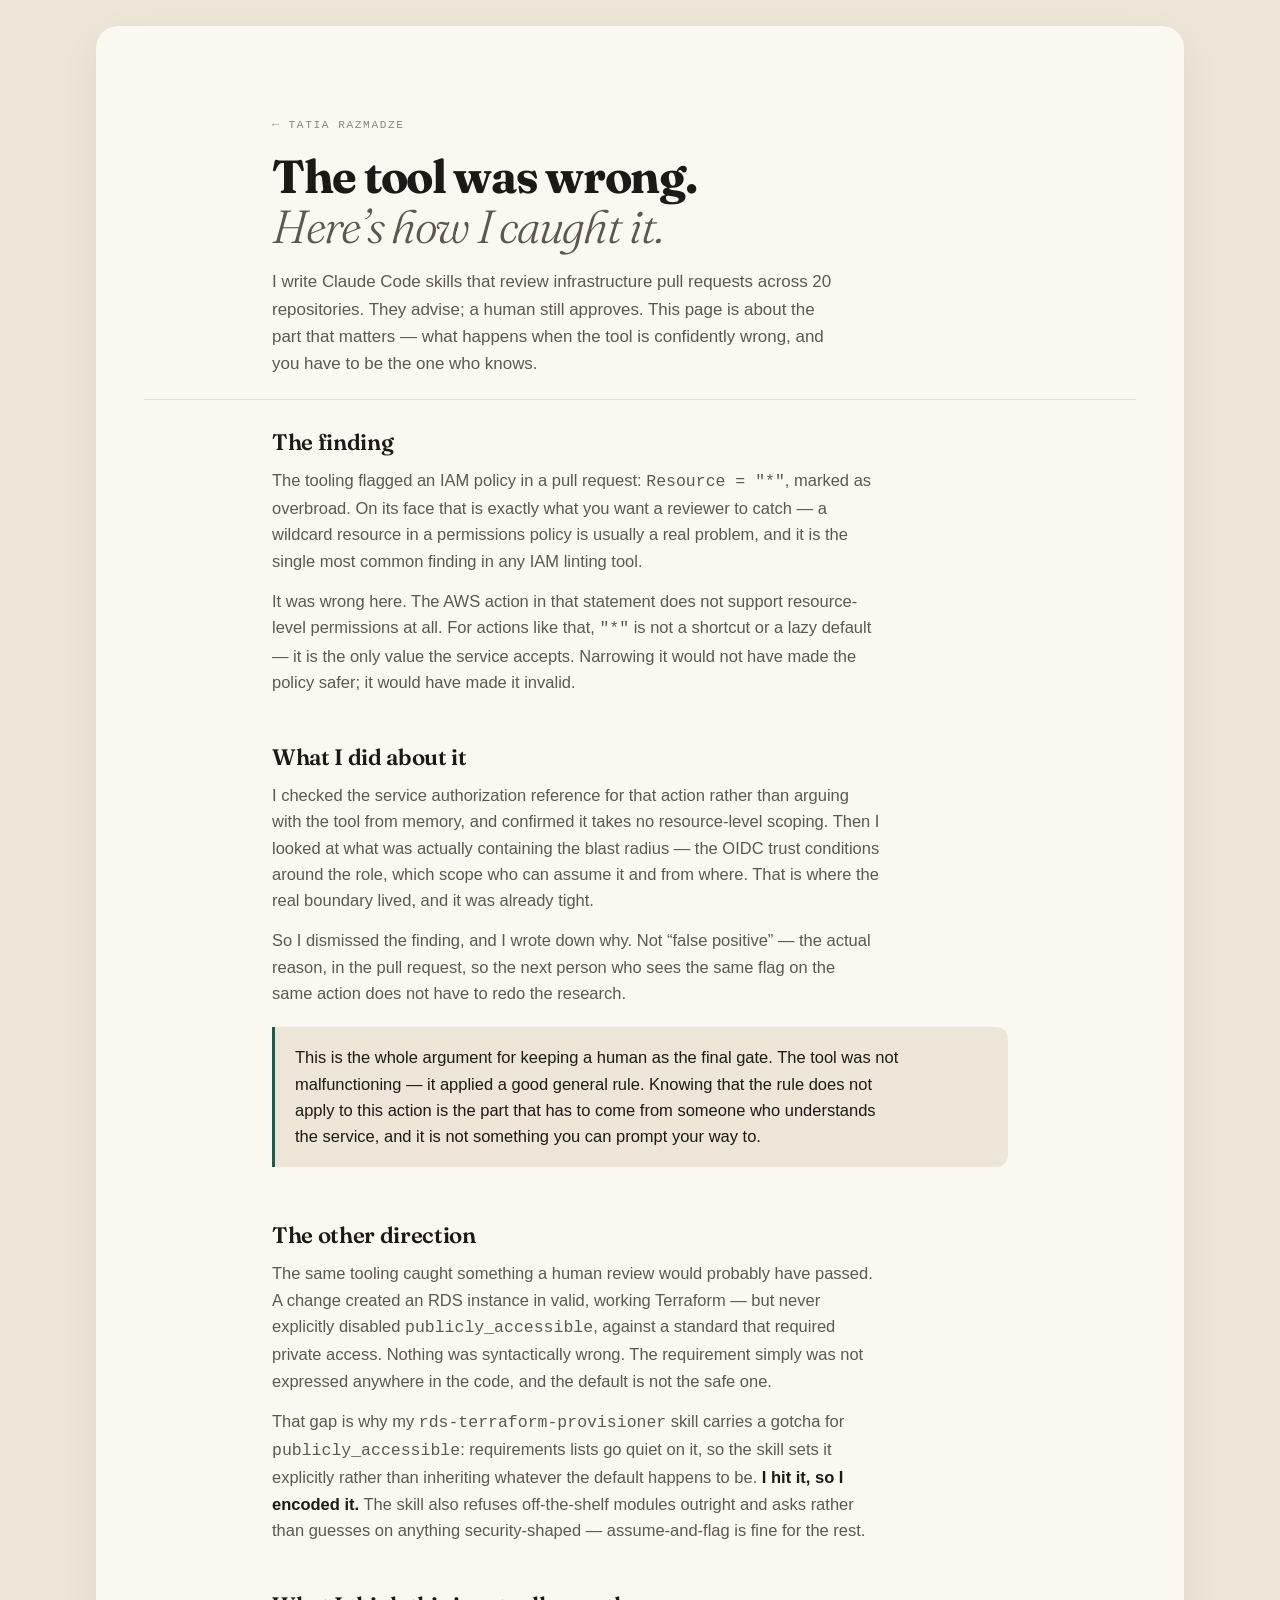
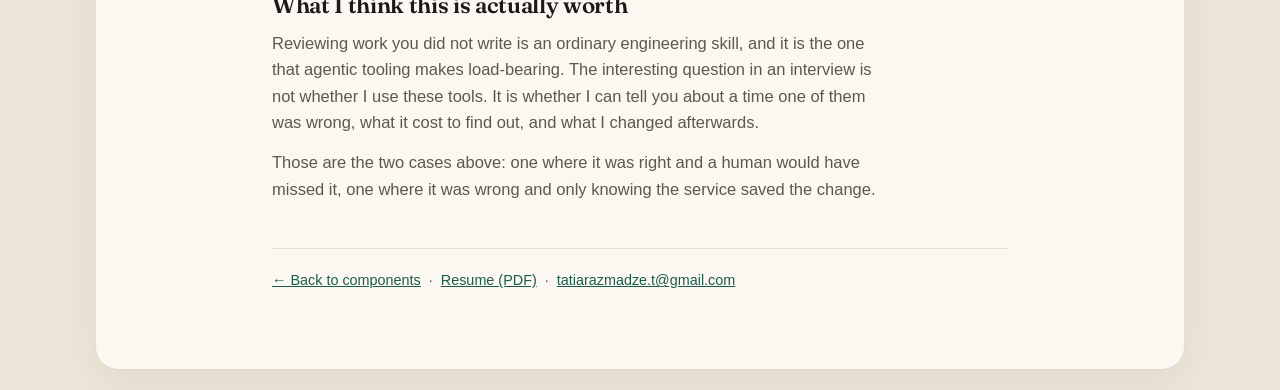
==== commit 8e6b0b17: "agent log: fix the publicly_accessible claim; link it from both AI cards" ====
--- a/agent-log.html
+++ b/agent-log.html
@@ -76,10 +76,11 @@
     <code>publicly_accessible</code>, against a standard that required private access. Nothing was
     syntactically wrong. The requirement simply was not expressed anywhere in the code, and the default
     is not the safe one.</p>
-    <p>That gap is why my <code>rds-terraform-provisioner</code> skill carries a Gotchas section listing
-    <code>publicly_accessible</code> defaulting to true when requirements go quiet. <b>I hit it, so I
-    encoded it.</b> The skill also refuses off-the-shelf modules outright and asks rather than guesses
-    on anything security-shaped — assume-and-flag is fine for the rest.</p>
+    <p>That gap is why my <code>rds-terraform-provisioner</code> skill carries a gotcha for
+    <code>publicly_accessible</code>: requirements lists go quiet on it, so the skill sets it explicitly
+    rather than inheriting whatever the default happens to be. <b>I hit it, so I encoded it.</b> The skill
+    also refuses off-the-shelf modules outright and asks rather than guesses on anything security-shaped —
+    assume-and-flag is fine for the rest.</p>
   </div>
 </section>
 
--- a/styles.css
+++ b/styles.css
@@ -493,3 +493,7 @@
 }
 .colophon .inner p { margin: 0; }
 .colophon a { color: var(--accent); }
+
+.ba .linkline { margin: .9rem 0 0; font-size: .89rem; }
+.ba .linkline a { color: var(--accent); font-weight: 600; text-decoration: none; border-bottom: 1px solid transparent; }
+.ba .linkline a:hover { border-bottom-color: var(--accent); }
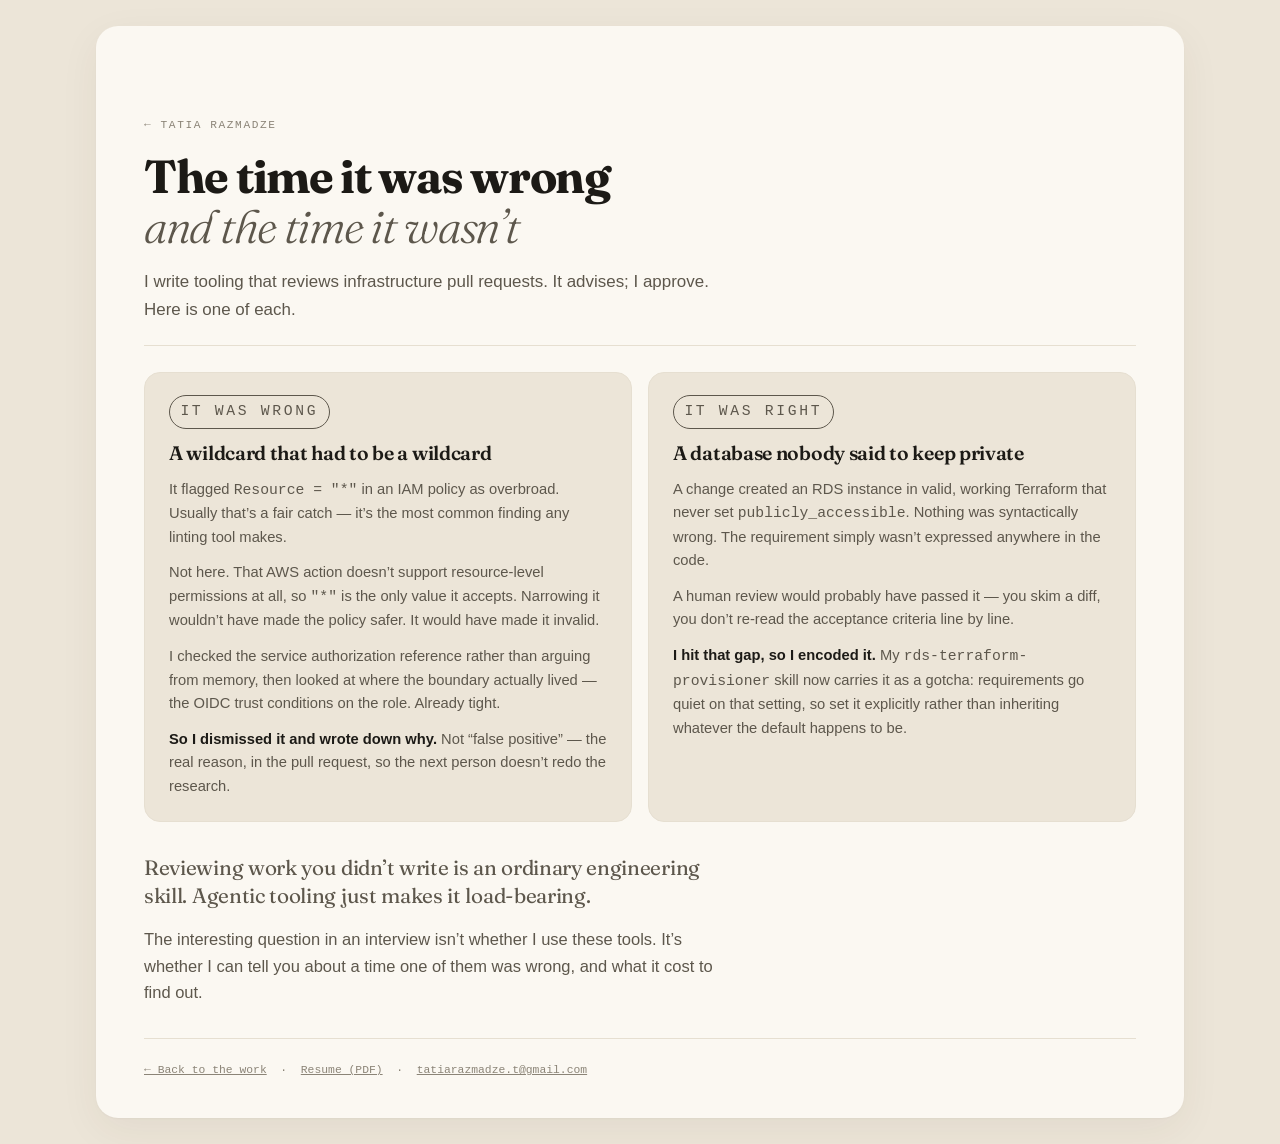
==== commit e94b3e66: "site: merge the AI cards, shorten the agent log, tighten mobile, italic tagline" ====
--- a/agent-log.html
+++ b/agent-log.html
@@ -3,13 +3,13 @@
 <head>
 <meta charset="utf-8">
 <meta name="viewport" content="width=device-width, initial-scale=1">
-<title>The Agent Log — Tatia Razmadze</title>
-<meta name="description" content="The tool was wrong. Here's how I caught it — reviewing agent output on infrastructure pull requests.">
+<title>The time it was wrong — Tatia Razmadze</title>
+<meta name="description" content="Two reviews from the tooling I write: one it got wrong, one it caught that a human would have passed.">
 <link rel="icon" href="favicon.svg" type="image/svg+xml">
 <meta property="og:type" content="article">
 <meta property="og:url" content="https://tatiarazmadze.com/agent-log.html">
-<meta property="og:title" content="The tool was wrong. Here's how I caught it.">
-<meta property="og:description" content="Reviewing agent output on infrastructure pull requests — including the time it was confidently wrong.">
+<meta property="og:title" content="The time it was wrong">
+<meta property="og:description" content="Two reviews from the tooling I write: one it got wrong, one it caught that a human would have passed.">
 <meta property="og:image" content="https://tatiarazmadze.com/og.png">
 <meta name="twitter:card" content="summary_large_image">
 <meta name="twitter:image" content="https://tatiarazmadze.com/og.png">
@@ -21,92 +21,59 @@
 <body>
 <div class="sheet">
 
-<header class="log-head">
-  <div class="wrap">
+  <header class="log-head">
     <p><a class="back" href="./">&larr; Tatia Razmadze</a></p>
-    <h1>The tool was wrong.<span class="light">Here&rsquo;s how I caught it.</span></h1>
-    <p class="log-lede">
-      I write Claude Code skills that review infrastructure pull requests across 20 repositories.
-      They advise; a human still approves. This page is about the part that matters — what happens
-      when the tool is confidently wrong, and you have to be the one who knows.
-    </p>
-  </div>
-</header>
+    <h1>The time it was wrong<span class="light">and the time it wasn&rsquo;t</span></h1>
+    <p class="log-lede">I write tooling that reviews infrastructure pull requests. It advises; I approve.
+    Here is one of each.</p>
+  </header>
 
-<main>
+  <main>
+    <div class="verdicts">
 
-<section class="log-section">
-  <div class="wrap">
-    <h2>The finding</h2>
-    <p>The tooling flagged an IAM policy in a pull request: <code>Resource = "*"</code>, marked as
-    overbroad. On its face that is exactly what you want a reviewer to catch — a wildcard resource in
-    a permissions policy is usually a real problem, and it is the single most common finding in any
-    IAM linting tool.</p>
-    <p>It was wrong here. The AWS action in that statement does not support resource-level permissions
-    at all. For actions like that, <code>"*"</code> is not a shortcut or a lazy default — it is the
-    only value the service accepts. Narrowing it would not have made the policy safer; it would have
-    made it invalid.</p>
-  </div>
-</section>
+      <section class="verdict">
+        <p class="vtag vtag-wrong">It was wrong</p>
+        <h2>A wildcard that had to be a wildcard</h2>
+        <p>It flagged <code>Resource = "*"</code> in an IAM policy as overbroad. Usually that&rsquo;s a fair
+        catch — it&rsquo;s the most common finding any linting tool makes.</p>
+        <p>Not here. That AWS action doesn&rsquo;t support resource-level permissions at all, so
+        <code>"*"</code> is the only value it accepts. Narrowing it wouldn&rsquo;t have made the policy
+        safer. It would have made it invalid.</p>
+        <p>I checked the service authorization reference rather than arguing from memory, then looked at
+        where the boundary actually lived — the OIDC trust conditions on the role. Already tight.</p>
+        <p><b>So I dismissed it and wrote down why.</b> Not &ldquo;false positive&rdquo; — the real reason,
+        in the pull request, so the next person doesn&rsquo;t redo the research.</p>
+      </section>
 
-<section class="log-section">
-  <div class="wrap">
-    <h2>What I did about it</h2>
-    <p>I checked the service authorization reference for that action rather than arguing with the tool
-    from memory, and confirmed it takes no resource-level scoping. Then I looked at what was actually
-    containing the blast radius — the OIDC trust conditions around the role, which scope who can assume
-    it and from where. That is where the real boundary lived, and it was already tight.</p>
-    <p>So I dismissed the finding, and I wrote down why. Not &ldquo;false positive&rdquo; — the actual
-    reason, in the pull request, so the next person who sees the same flag on the same action does not
-    have to redo the research.</p>
-    <div class="pull">
-      <p>This is the whole argument for keeping a human as the final gate. The tool was not
-      malfunctioning — it applied a good general rule. Knowing that the rule does not apply to this
-      action is the part that has to come from someone who understands the service, and it is not
-      something you can prompt your way to.</p>
+      <section class="verdict">
+        <p class="vtag vtag-right">It was right</p>
+        <h2>A database nobody said to keep private</h2>
+        <p>A change created an RDS instance in valid, working Terraform that never set
+        <code>publicly_accessible</code>. Nothing was syntactically wrong. The requirement simply
+        wasn&rsquo;t expressed anywhere in the code.</p>
+        <p>A human review would probably have passed it — you skim a diff, you don&rsquo;t re-read the
+        acceptance criteria line by line.</p>
+        <p><b>I hit that gap, so I encoded it.</b> My <code>rds-terraform-provisioner</code> skill now
+        carries it as a gotcha: requirements go quiet on that setting, so set it explicitly rather than
+        inheriting whatever the default happens to be.</p>
+      </section>
+
     </div>
-  </div>
-</section>
 
-<section class="log-section">
-  <div class="wrap">
-    <h2>The other direction</h2>
-    <p>The same tooling caught something a human review would probably have passed. A change created an
-    RDS instance in valid, working Terraform — but never explicitly disabled
-    <code>publicly_accessible</code>, against a standard that required private access. Nothing was
-    syntactically wrong. The requirement simply was not expressed anywhere in the code, and the default
-    is not the safe one.</p>
-    <p>That gap is why my <code>rds-terraform-provisioner</code> skill carries a gotcha for
-    <code>publicly_accessible</code>: requirements lists go quiet on it, so the skill sets it explicitly
-    rather than inheriting whatever the default happens to be. <b>I hit it, so I encoded it.</b> The skill
-    also refuses off-the-shelf modules outright and asks rather than guesses on anything security-shaped —
-    assume-and-flag is fine for the rest.</p>
-  </div>
-</section>
+    <section class="log-close">
+      <p class="pointline">Reviewing work you didn&rsquo;t write is an ordinary engineering skill.
+      Agentic tooling just makes it load-bearing.</p>
+      <p>The interesting question in an interview isn&rsquo;t whether I use these tools. It&rsquo;s whether
+      I can tell you about a time one of them was wrong, and what it cost to find out.</p>
+    </section>
+  </main>
 
-<section class="log-section">
-  <div class="wrap">
-    <h2>What I think this is actually worth</h2>
-    <p>Reviewing work you did not write is an ordinary engineering skill, and it is the one that agentic
-    tooling makes load-bearing. The interesting question in an interview is not whether I use these
-    tools. It is whether I can tell you about a time one of them was wrong, what it cost to find out,
-    and what I changed afterwards.</p>
-    <p>Those are the two cases above: one where it was right and a human would have missed it, one where
-    it was wrong and only knowing the service saved the change.</p>
-  </div>
-</section>
+  <footer>
+    <p class="madeby"><a href="./">&larr; Back to the work</a> &nbsp;·&nbsp;
+    <a href="resume.pdf">Resume (PDF)</a> &nbsp;·&nbsp;
+    <a href="mailto:tatiarazmadze.t@gmail.com">tatiarazmadze.t@gmail.com</a></p>
+  </footer>
 
-<section class="colophon">
-  <div class="wrap">
-    <div class="inner">
-      <p><a href="./">&larr; Back to components</a> &nbsp;·&nbsp;
-      <a href="resume.pdf">Resume (PDF)</a> &nbsp;·&nbsp;
-      <a href="mailto:tatiarazmadze.t@gmail.com">tatiarazmadze.t@gmail.com</a></p>
-    </div>
-  </div>
-</section>
-
-</main>
 </div>
 </body>
 </html>
--- a/styles.css
+++ b/styles.css
@@ -259,13 +259,19 @@
 @media (max-width: 820px) {
   body { padding: .8rem; }
   .sheet { padding: 1.2rem 1.4rem 1.8rem; border-radius: 18px; }
-  .hero { grid-template-columns: minmax(0, 1fr); gap: 2.2rem; padding: 2.2rem 0 2.4rem; }
+  /* tightened so the About headline reaches the first screen on a 390px phone */
+  .hero { grid-template-columns: minmax(0, 1fr); gap: 1.35rem; padding: 1.5rem 0 1.6rem; }
   .hero-art { order: -1; }
-  .blob { width: min(15rem, 70%); }
-  .initials { font-size: 3.6rem; }
+  .blob { width: min(11rem, 57%); }
+  .initials { font-size: 3rem; }
   .navlinks { gap: 1.2rem; }
-  .topnav { padding-bottom: 1rem; }
+  .topnav { padding: .6rem 0 .9rem; }
   .job-head { flex-direction: column; }
+  h1 { font-size: clamp(2.1rem, 8.4vw, 2.8rem); }
+  .hero .meta { margin-bottom: .8rem; }
+  .hero .lede { margin-bottom: 1.1rem; font-size: 1.18rem; }
+  .socials { margin-top: 1.3rem; }
+  .sec { padding: 1.9rem 0; }
 }
 
 /* ---------- selected work ---------- */
@@ -403,7 +409,17 @@
   margin: 0 0 1.15rem;
 }
 .hero .meta i { font-style: normal; color: var(--line); padding: 0 .45rem; }
-.hero .lede { font-size: 1.12rem; color: var(--fg); max-width: 27rem; margin: 0 0 1.7rem; }
+.hero .lede {
+  font-family: var(--display);
+  font-style: italic;
+  font-weight: 400;
+  font-size: 1.36rem;
+  line-height: 1.32;
+  letter-spacing: -0.01em;
+  color: var(--fg-soft);
+  max-width: 27rem;
+  margin: 0 0 1.7rem;
+}
 @media (max-width: 520px) { .hero .meta { font-size: .64rem; } .hero .meta i { padding: 0 .3rem; } }
 
 /* contact arrow — centred on the email button */
@@ -497,3 +513,58 @@
 .ba .linkline { margin: .9rem 0 0; font-size: .89rem; }
 .ba .linkline a { color: var(--accent); font-weight: 600; text-decoration: none; border-bottom: 1px solid transparent; }
 .ba .linkline a:hover { border-bottom-color: var(--accent); }
+
+/* ---------- agent log: two verdicts ---------- */
+
+.verdicts { display: grid; grid-template-columns: minmax(0,1fr) minmax(0,1fr); gap: 1rem; padding: 1.6rem 0 0; }
+
+.verdict {
+  border: 1px solid var(--line);
+  border-radius: 16px;
+  padding: 1.4rem 1.5rem;
+  background: var(--ground);
+}
+
+.vtag {
+  font-family: var(--mono);
+  font-size: .66rem;
+  letter-spacing: .18em;
+  text-transform: uppercase;
+  margin: 0 0 .6rem;
+  display: inline-block;
+  padding: .25rem .65rem;
+  border-radius: 100px;
+}
+
+.vtag-wrong { color: var(--clay, #a8502a); border: 1px solid currentColor; }
+.vtag-right { color: var(--accent); border: 1px solid currentColor; }
+
+.verdict h2 {
+  font-family: var(--display);
+  font-weight: 600;
+  font-size: 1.22rem;
+  line-height: 1.25;
+  letter-spacing: -0.015em;
+  margin: 0 0 .8rem;
+  max-width: none;
+}
+
+.verdict p { font-size: .92rem; color: var(--fg-soft); margin: 0 0 .75rem; }
+.verdict p:last-child { margin-bottom: 0; }
+.verdict b { color: var(--fg); font-weight: 600; }
+
+.log-close { padding: 2rem 0 1rem; }
+.pointline {
+  font-family: var(--display);
+  font-size: 1.3rem;
+  line-height: 1.35;
+  letter-spacing: -0.015em;
+  color: var(--fg);
+  max-width: 34rem;
+  margin: 0 0 .9rem;
+}
+.log-close p { color: var(--fg-soft); max-width: 36rem; }
+
+@media (max-width: 820px) {
+  .verdicts { grid-template-columns: minmax(0,1fr); }
+}
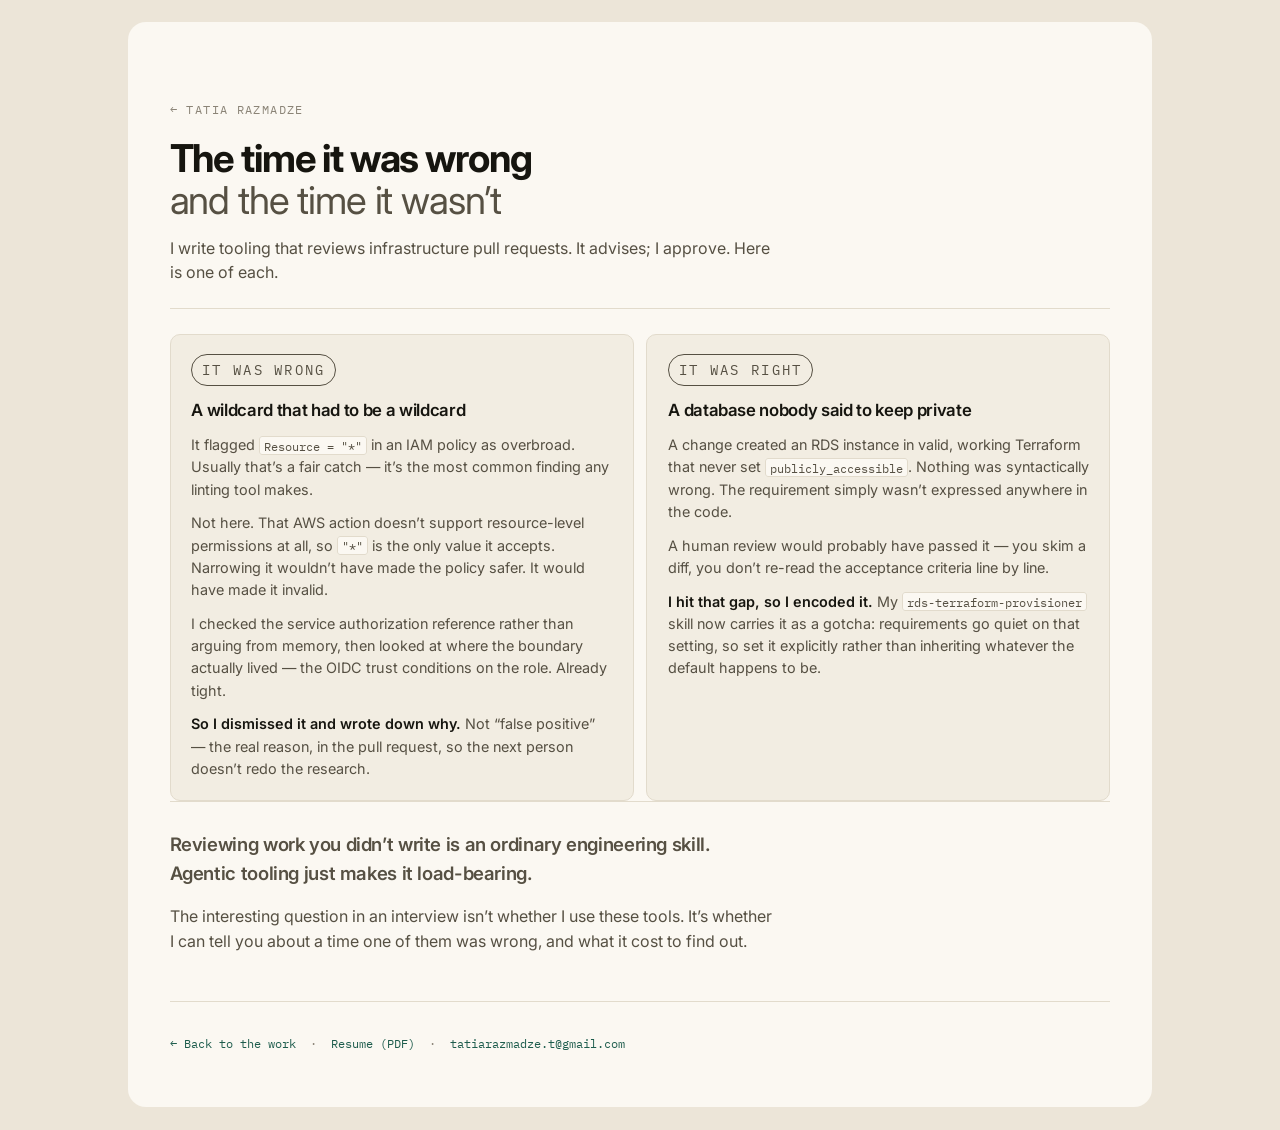
==== commit b91cd743: "redesign: mono type, vendor logos, architecture diagrams, tighter copy" ====
--- a/agent-log.html
+++ b/agent-log.html
@@ -15,7 +15,7 @@
 <meta name="twitter:image" content="https://tatiarazmadze.com/og.png">
 <link rel="preconnect" href="https://fonts.googleapis.com">
 <link rel="preconnect" href="https://fonts.gstatic.com" crossorigin>
-<link href="https://fonts.googleapis.com/css2?family=Fraunces:ital,opsz,wght@0,9..144,300..700;1,9..144,300..700&display=swap" rel="stylesheet">
+<link href="https://fonts.googleapis.com/css2?family=IBM+Plex+Mono:wght@400;500;600&family=Inter:wght@400;500;600;700&display=swap" rel="stylesheet">
 <link rel="stylesheet" href="styles.css">
 </head>
 <body>
@@ -68,8 +68,8 @@
     </section>
   </main>
 
-  <footer>
-    <p class="madeby"><a href="./">&larr; Back to the work</a> &nbsp;·&nbsp;
+  <footer class="logfoot">
+    <p><a href="./">&larr; Back to the work</a> &nbsp;·&nbsp;
     <a href="resume.pdf">Resume (PDF)</a> &nbsp;·&nbsp;
     <a href="mailto:tatiarazmadze.t@gmail.com">tatiarazmadze.t@gmail.com</a></p>
   </footer>
--- a/styles.css
+++ b/styles.css
@@ -1,570 +1,157 @@
-:root {
-  --ground:  #ece5d8;
-  --sheet:   #fbf8f2;
-  --fg:      #1c1a16;
-  --fg-soft: #5d574c;
-  --fg-faint:#8b8477;
-  --line:    #e6dfd1;
-  --accent:  #1d5c4c;
-  --accent-2:#2c7d67;
-  --accent-lo:#e4ede9;
-  --display: "Fraunces", Georgia, serif;
-  --sans: ui-sans-serif, -apple-system, BlinkMacSystemFont, "Segoe UI", Helvetica, Arial, sans-serif;
-  --mono: ui-monospace, SFMono-Regular, Menlo, Consolas, monospace;
+code{font-family:var(--mono);font-size:.86em;background:var(--sheet);border:1px solid var(--line);border-radius:3px;padding:.05em .3em}
+:root{
+  --ground:#ece5d8; --sheet:#fbf8f2; --fg:#16150f; --fg-soft:#565043; --fg-faint:#8b8477;
+  --line:#e2dbcc; --accent:#1d5c4c; --accent-lo:#e4ede9; --chip:#f2ede2;
+  --mono:"IBM Plex Mono",ui-monospace,Menlo,monospace;
+  --sans:"Inter",ui-sans-serif,-apple-system,sans-serif;
 }
+*{box-sizing:border-box}
+body{margin:0;background:var(--ground);font-family:var(--sans);color:var(--fg);font-size:16px;line-height:1.55;padding:1.4rem}
+.sheet{max-width:64rem;margin:0 auto;background:var(--sheet);border-radius:18px;padding:1.4rem 2.6rem 2.6rem}
+a{color:inherit}
 
-@media (prefers-color-scheme: dark) {
-  :root {
-    --ground:#100f0b; --sheet:#191811; --fg:#f0ebe0; --fg-soft:#b0a897;
-    --fg-faint:#837b6b; --line:#2b2820; --accent:#7cc6ac; --accent-2:#8fd4bc;
-    --accent-lo:#1b2b25;
-  }
-}
+/* nav */
+.nav{display:flex;justify-content:flex-end;gap:1.7rem;flex-wrap:wrap;padding:.8rem 0 1.3rem;border-bottom:1px solid var(--line)}
+.nav a{font-family:var(--mono);font-size:.74rem;letter-spacing:.08em;text-transform:uppercase;color:var(--fg-soft);text-decoration:none}
+.nav a:hover{color:var(--accent)}
 
-* { box-sizing: border-box; }
-html { -webkit-text-size-adjust: 100%; scroll-behavior: smooth; }
+/* hero */
+.hero{display:grid;grid-template-columns:1fr 290px;gap:2.6rem;align-items:center;padding:2.4rem 0 2rem}
+.eyebrow{font-family:var(--mono);font-size:.72rem;letter-spacing:.16em;text-transform:uppercase;color:var(--accent);margin:0 0 .7rem}
+h1{font-size:clamp(2rem,4.6vw,2.9rem);font-weight:700;letter-spacing:-.03em;line-height:1.05;margin:0 0 .5rem}
+.role{font-family:var(--mono);font-size:.95rem;color:var(--fg-soft);margin:0 0 1rem;letter-spacing:-.01em}
+.role b{color:var(--fg);font-weight:600}
+.facts{display:flex;flex-wrap:wrap;gap:.4rem;margin:0 0 1.4rem;padding:0;list-style:none}
+.facts li{font-family:var(--mono);font-size:.72rem;letter-spacing:.03em;color:var(--fg-soft);background:var(--chip);border:1px solid var(--line);border-radius:5px;padding:.3rem .6rem}
+.actions{display:flex;gap:.6rem;flex-wrap:wrap}
+.btn{font-family:var(--mono);font-size:.8rem;letter-spacing:.04em;text-decoration:none;padding:.65rem 1.15rem;border-radius:6px;background:var(--accent);color:#fff;border:1px solid var(--accent)}
+.btn.ghost{background:transparent;color:var(--fg);border-color:var(--line)}
+.portrait img{width:100%;aspect-ratio:1/1.04;object-fit:cover;display:block;border-radius:64% 36% 55% 45% / 42% 58% 42% 58%;filter:none}
 
-body {
-  margin: 0;
-  background: var(--ground);
-  color: var(--fg);
-  font-family: var(--sans);
-  font-size: 16.5px;
-  line-height: 1.6;
-  padding: 1.6rem;
-  overflow-x: hidden;
-}
-
-.sheet {
-  max-width: 68rem;
-  margin: 0 auto;
-  background: var(--sheet);
-  border-radius: 22px;
-  padding: 1.6rem 3rem 2.4rem;
-  box-shadow: 0 1px 2px rgba(0,0,0,.03), 0 12px 40px rgba(60,50,30,.06);
-}
-
-a { color: inherit; }
-
-/* ---------- nav ---------- */
-
-.topnav {
-  display: flex;
-  align-items: center;
-  justify-content: flex-end;
-  gap: 1rem 2rem;
-  flex-wrap: wrap;
-  padding: .9rem 0 1.4rem;
-  border-bottom: 1px solid var(--line);
-}
-
-.logo {
-  font-family: var(--display);
-  font-weight: 700;
-  font-size: 1.06rem;
-  letter-spacing: -0.01em;
-  text-decoration: none;
-}
-
-.navlinks { display: flex; flex-wrap: wrap; gap: 1.9rem; }
-
-.navlinks a {
-  font-size: .93rem;
-  font-weight: 500;
-  text-decoration: none;
-  color: var(--fg-soft);
-  padding-bottom: 3px;
-  border-bottom: 2px solid transparent;
-}
-
-.navlinks a:hover { color: var(--fg); border-bottom-color: var(--accent); }
-
-/* ---------- hero ---------- */
-
-.hero {
-  display: grid;
-  grid-template-columns: minmax(0, 1.05fr) minmax(0, .95fr);
-  gap: 2.5rem;
-  align-items: center;
-  padding: 3.2rem 0 3rem;
-}
-
-h1 {
-  font-family: var(--display);
-  font-weight: 700;
-  font-size: clamp(2.5rem, 5.6vw, 3.9rem);
-  line-height: 1.02;
-  letter-spacing: -0.028em;
-  margin: 0 0 1.1rem;
-  overflow-wrap: break-word;
-}
-
-h1 .hl { color: var(--fg); }
-
-h1 .role {
-  display: block;
-  font-size: .48em;
-  font-weight: 400;
-  font-style: italic;
-  color: var(--fg-soft);
-  letter-spacing: -0.01em;
-  margin-top: .3rem;
-}
-
-.lede { font-size: 1.04rem; color: var(--fg-soft); max-width: 30rem; margin: 0 0 1.7rem; }
-
-.actions { display: flex; flex-wrap: wrap; gap: .7rem; }
-
-.btn {
-  display: inline-block;
-  background: var(--accent);
-  color: #fff;
-  border: 1.5px solid var(--accent);
-  border-radius: 100px;
-  padding: .72rem 1.5rem;
-  font-size: .92rem;
-  font-weight: 600;
-  text-decoration: none;
-  transition: background .15s, color .15s;
-}
-
-.btn:hover { background: var(--accent-2); border-color: var(--accent-2); }
-
-.btn.ghost { background: transparent; color: var(--fg); border-color: var(--line); }
-.btn.ghost:hover { border-color: var(--accent); color: var(--accent); }
-
-@media (prefers-color-scheme: dark) { .btn { color: #10241d; } }
-
-.socials { display: flex; gap: 1.1rem; margin-top: 2.2rem; }
-.socials a { color: var(--fg-faint); display: inline-flex; }
-.socials a:hover { color: var(--accent); }
-
-/* ---------- the blob ---------- */
-
-.hero-art { display: flex; justify-content: center; }
-
-.blob {
-  width: min(23rem, 100%);
-  aspect-ratio: 1 / 1.04;
-  background: var(--accent);
-  border-radius: 64% 36% 55% 45% / 42% 58% 42% 58%;
-  display: flex;
-  align-items: center;
-  justify-content: center;
-  overflow: hidden;
-}
-
-.blob img { width: 100%; height: 100%; object-fit: cover; display: block; }
-
-.initials {
-  font-family: var(--display);
-  font-weight: 700;
-  font-size: 5.5rem;
-  color: var(--sheet);
-  letter-spacing: -0.02em;
-  opacity: .55;
-}
-
-/* ---------- sections ---------- */
-
-.sec { padding: 2.9rem 0; border-top: 1px solid var(--line); }
-
-.kicker {
-  font-family: var(--mono);
-  font-size: .69rem;
-  letter-spacing: .2em;
-  text-transform: uppercase;
-  color: var(--fg-faint);
-  margin: 0 0 .7rem;
-}
-
-h2 {
-  font-family: var(--display);
-  font-weight: 600;
-  font-size: clamp(1.5rem, 3vw, 2.05rem);
-  line-height: 1.18;
-  letter-spacing: -0.02em;
-  margin: 0 0 1.3rem;
-  max-width: 26ch;
-}
-
-.prose { max-width: 42rem; }
-.prose p { margin: 0 0 1rem; color: var(--fg-soft); }
-.prose p:last-child { margin-bottom: 0; }
+/* section shell */
+section{padding:2.2rem 0;border-top:1px solid var(--line)}
+h2{font-family:var(--mono);font-size:.78rem;letter-spacing:.18em;text-transform:uppercase;color:var(--fg-faint);font-weight:500;margin:0 0 1.2rem}
 
 /* skills */
+.stack{display:grid;grid-template-columns:repeat(auto-fit,minmax(112px,1fr));gap:.6rem}
+.tool{display:flex;flex-direction:column;align-items:center;gap:.5rem;padding:.95rem .5rem;border:1px solid var(--line);border-radius:9px;background:var(--chip)}
+.tool svg{width:26px;height:26px;color:var(--fg)}
+.tool span{font-family:var(--mono);font-size:.68rem;letter-spacing:.03em;color:var(--fg-soft);text-align:center}
 
-.skillgrid { display: grid; grid-template-columns: repeat(auto-fit, minmax(15rem, 1fr)); gap: .9rem; }
-
-.skill {
-  border: 1px solid var(--line);
-  border-radius: 14px;
-  padding: 1.15rem 1.25rem;
-  background: var(--ground);
-}
-
-.skill h3 {
-  font-family: var(--mono);
-  font-size: .69rem;
-  letter-spacing: .16em;
-  text-transform: uppercase;
-  color: var(--fg-faint);
-  margin: 0 0 .5rem;
-  font-weight: 600;
-}
-
-.skill p { margin: 0; font-size: .93rem; color: var(--fg); }
-.skill a { color: var(--accent); }
+/* diagram */
+.diagram{border:1px solid var(--line);border-radius:11px;background:var(--chip);padding:1.3rem 1rem;overflow-x:auto}
+.diagram svg{display:block;margin:0 auto;min-width:660px}
+.dcap{font-family:var(--mono);font-size:.71rem;color:var(--fg-faint);margin:.8rem 0 0;text-align:center}
 
 /* experience */
+.role-row{display:grid;grid-template-columns:1fr auto;gap:.4rem 1.5rem;align-items:baseline;margin:0 0 .55rem}
+.role-row h3{font-size:1.02rem;font-weight:600;margin:0;letter-spacing:-.01em}
+.role-row .co{font-family:var(--mono);font-size:.76rem;color:var(--fg-faint)}
+.metrics{display:grid;grid-template-columns:repeat(auto-fit,minmax(132px,1fr));gap:.55rem;margin:.7rem 0 1.6rem;padding:0;list-style:none}
+.metrics li{border:1px solid var(--line);border-radius:8px;background:var(--chip);padding:.7rem .8rem}
+.metrics b{display:block;font-family:var(--mono);font-size:1.02rem;font-weight:600;letter-spacing:-.02em;color:var(--fg)}
+.metrics span{font-size:.75rem;color:var(--fg-soft);line-height:1.35;display:block;margin-top:.2rem}
 
-.job { padding: 1.6rem 0; border-top: 1px solid var(--line); }
-.job:first-of-type { border-top: none; padding-top: .2rem; }
+/* about */
+.lead{font-size:1.02rem;color:var(--fg-soft);max-width:44rem;margin:0 0 .9rem}
+.lead b{color:var(--fg);font-weight:600}
+.lead:last-child{margin-bottom:0}
 
-.job-head { display: flex; flex-wrap: wrap; gap: .3rem 1.5rem; align-items: baseline; justify-content: space-between; }
+/* selected work */
+.projects{display:grid;gap:.6rem}
+.proj{display:grid;grid-template-columns:150px 1fr;gap:1.2rem;align-items:start;border:1px solid var(--line);border-radius:9px;background:var(--chip);padding:1rem 1.15rem}
+.proj .kind{font-family:var(--mono);font-size:.68rem;letter-spacing:.12em;text-transform:uppercase;color:var(--fg-faint);padding-top:.15rem}
+.proj h3{font-family:var(--mono);font-size:.9rem;font-weight:600;margin:0 0 .35rem;letter-spacing:-.01em}
+.proj h3 .was{color:var(--fg-faint);font-weight:400}
+.proj h3 .arw{color:var(--accent);padding:0 .2rem}
+.proj p{margin:0;font-size:.88rem;color:var(--fg-soft)}
+.proj .tags{margin:.55rem 0 0;padding:0;list-style:none;display:flex;flex-wrap:wrap;gap:.3rem}
+.proj .tags li{font-family:var(--mono);font-size:.66rem;color:var(--fg-soft);border:1px solid var(--line);border-radius:4px;padding:.15rem .45rem;background:var(--sheet)}
 
-.job h3 { font-family: var(--display); font-weight: 600; font-size: 1.32rem; margin: 0; letter-spacing: -0.01em; }
+/* agent block */
+.agent{border:1px solid var(--line);border-left:3px solid var(--accent);border-radius:9px;background:var(--chip);padding:1.1rem 1.25rem}
+.agent p{margin:0 0 .6rem;font-size:.9rem;color:var(--fg-soft);max-width:44rem}
+.agent p:last-child{margin-bottom:0}
+.agent b{color:var(--fg);font-weight:600}
+.agent a{font-family:var(--mono);font-size:.78rem;color:var(--accent);text-decoration:none;border-bottom:1px solid transparent}
+.agent a:hover{border-bottom-color:var(--accent)}
 
-.org { margin: .1rem 0 0; font-size: .9rem; color: var(--fg-faint); }
+/* contact */
+.contact-row{display:flex;flex-wrap:wrap;gap:.6rem;align-items:center}
+.contact-note{font-size:.92rem;color:var(--fg-soft);margin:0 0 1rem}
 
-.years { font-family: var(--mono); font-size: .78rem; color: var(--fg-faint); white-space: nowrap; }
+.proj2{border:1px solid var(--line);border-radius:10px;background:var(--chip);padding:1.15rem 1.3rem}
+.proj2 + .proj2{margin-top:.6rem}
+.phead{display:flex;flex-wrap:wrap;align-items:baseline;gap:.5rem .9rem;margin-bottom:.85rem}
+.proj2 .kind{font-family:var(--mono);font-size:.66rem;letter-spacing:.14em;text-transform:uppercase;color:var(--fg-faint);margin:0}
+.proj2 h3{font-family:var(--mono);font-size:.88rem;font-weight:600;margin:0;letter-spacing:-.01em}
+.proj2 h3 .was{color:var(--fg-faint);font-weight:400}
+.proj2 h3 .arw{color:var(--accent);padding:0 .25rem}
+.pdia{background:var(--sheet);border:1px solid var(--line);border-radius:8px;padding:.6rem .5rem;overflow-x:auto}
+.pdia svg{display:block;margin:0 auto;min-width:560px;width:100%;max-width:620px}
+.pnote{margin:.8rem 0 0;font-size:.87rem;color:var(--fg-soft)}
+.pnote a{color:var(--accent)}
+.proj2 .tags{margin:.6rem 0 0;padding:0;list-style:none;display:flex;flex-wrap:wrap;gap:.3rem}
+.proj2 .tags{gap:.4rem}
+.proj2 .tags li{display:inline-flex;align-items:center;gap:.4rem;font-family:var(--mono);font-size:.78rem;font-weight:500;color:var(--fg);border:1px solid var(--line);border-radius:5px;padding:.3rem .65rem;background:var(--sheet)}
+.proj2 .tags li svg{width:14px;height:14px;color:var(--accent);flex:none}
+.bx{fill:#fbf8f2;stroke:#c9c0ac}
+.lb{font-size:10.5px;fill:#16150f;font-family:"IBM Plex Mono",monospace}
+.sm{font-size:8.5px;fill:#8b8477;font-family:"IBM Plex Mono",monospace}
+.ar{stroke:#1d5c4c;stroke-width:1.3;fill:none}
 
-.job-intro { margin: .9rem 0 .6rem; color: var(--fg-soft); font-style: italic; }
 
-.job ul { margin: 0; padding-left: 1.1rem; }
-.job li { margin: 0 0 .5rem; color: var(--fg-soft); font-size: .95rem; max-width: 46rem; }
-.job li b { color: var(--fg); font-weight: 600; }
+.bul{margin:.2rem 0 1.5rem;padding-left:1.05rem}
+.bul li{font-size:.92rem;color:var(--fg-soft);margin:0 0 .45rem;max-width:46rem}
+.bul li b{color:var(--fg);font-weight:600}
 
-/* footer */
+.moreline{margin:.4rem 0 0}
+.moreline a{font-family:var(--mono);font-size:.82rem;color:var(--accent);text-decoration:none;border-bottom:1px solid transparent}
+.moreline a:hover{border-bottom-color:var(--accent)}
 
-footer {
-  border-top: 1px solid var(--line);
-  padding-top: 1.4rem;
-  display: flex;
-  flex-wrap: wrap;
-  gap: .4rem 1.5rem;
-  justify-content: space-between;
-  font-family: var(--mono);
-  font-size: .71rem;
-  color: var(--fg-faint);
-}
 
-footer p { margin: 0; }
-footer .deploy:empty { display: none; }
-footer a { color: var(--fg-faint); }
-footer a:hover { color: var(--accent); }
+/* contain the diagrams: they scroll inside their own box, never widen the page */
+.projects{min-width:0}
+.projects>*{min-width:0}
+.proj2{min-width:0;max-width:100%;overflow:hidden}
+.pdia{max-width:100%;min-width:0}
+.metrics>*,.stack>*{min-width:0}
 
-/* ---------- responsive ---------- */
+@media(max-width:780px){ .proj{grid-template-columns:1fr;gap:.5rem} }
 
-@media (max-width: 820px) {
-  body { padding: .8rem; }
-  .sheet { padding: 1.2rem 1.4rem 1.8rem; border-radius: 18px; }
-  /* tightened so the About headline reaches the first screen on a 390px phone */
-  .hero { grid-template-columns: minmax(0, 1fr); gap: 1.35rem; padding: 1.5rem 0 1.6rem; }
-  .hero-art { order: -1; }
-  .blob { width: min(11rem, 57%); }
-  .initials { font-size: 3rem; }
-  .navlinks { gap: 1.2rem; }
-  .topnav { padding: .6rem 0 .9rem; }
-  .job-head { flex-direction: column; }
-  h1 { font-size: clamp(2.1rem, 8.4vw, 2.8rem); }
-  .hero .meta { margin-bottom: .8rem; }
-  .hero .lede { margin-bottom: 1.1rem; font-size: 1.18rem; }
-  .socials { margin-top: 1.3rem; }
-  .sec { padding: 1.9rem 0; }
-}
-
-/* ---------- selected work ---------- */
-
-.workgrid { display: grid; grid-template-columns: minmax(0,1fr) minmax(0,1fr); gap: 1rem; }
-
-.work + .work { margin-top: 1rem; }
-
-.work {
-  border: 1px solid var(--line);
-  border-radius: 16px;
-  padding: 1.5rem 1.6rem;
-  background: var(--ground);
-  display: flex;
-  flex-direction: column;
-}
-
-.work-label {
-  font-family: var(--mono);
-  font-size: .66rem;
-  letter-spacing: .18em;
-  text-transform: uppercase;
-  color: var(--fg-faint);
-  margin: 0 0 .55rem;
-}
-
-.work h3 {
-  font-family: var(--display);
-  font-weight: 600;
-  font-size: 1.24rem;
-  line-height: 1.25;
-  letter-spacing: -0.015em;
-  margin: 0 0 .8rem;
-}
-
-.work p { font-size: .93rem; color: var(--fg-soft); margin: 0 0 .8rem; }
-
-.work-note { border-left: 2px solid var(--line); padding-left: .85rem; }
-.work-note b { color: var(--fg); font-weight: 600; }
-
-.tags { list-style: none; display: flex; flex-wrap: wrap; gap: .35rem; padding: 0; margin: auto 0 0; }
-
-.tags li {
-  font-family: var(--mono);
-  font-size: .67rem;
-  letter-spacing: .06em;
-  color: var(--fg-soft);
-  border: 1px solid var(--line);
-  border-radius: 100px;
-  padding: .25rem .6rem;
-  background: var(--sheet);
-}
-
-.work .linkline { margin: .9rem 0 0; font-size: .9rem; }
-.work .linkline a { color: var(--accent); font-weight: 600; text-decoration: none; border-bottom: 1px solid transparent; }
-.work .linkline a:hover { border-bottom-color: var(--accent); }
-
-@media (max-width: 820px) {
-  .workgrid { grid-template-columns: minmax(0,1fr); }
-}
-
-/* artifact-style work items */
-
-.artifact-label {
-  font-family: var(--mono);
-  font-size: .66rem;
-  letter-spacing: .16em;
-  text-transform: uppercase;
-  color: var(--fg-faint);
-  margin: 0 0 .7rem;
-}
-
-.code {
-  background: var(--fg);
-  border-radius: 12px;
-  padding: 1.05rem 1.15rem;
-  overflow-x: auto;
-  margin: 0 0 1.1rem;
-}
-
-.code pre {
-  margin: 0;
-  font-family: var(--mono);
-  font-size: .76rem;
-  line-height: 1.65;
-  color: #ded7c7;
-  white-space: pre;
-}
-
-@media (prefers-color-scheme: dark) {
-  .code { background: #0c0b07; border: 1px solid var(--line); }
-  .code pre { color: #cfc8b8; }
-}
-
-.work h3 { margin-top: 0; }
-.work code { background: var(--sheet); border: 1px solid var(--line); }
-
-/* ---------- before / after ---------- */
-
-.balist { display: grid; gap: .9rem; }
-
-.ba {
-  border: 1px solid var(--line);
-  border-radius: 16px;
-  padding: 1.35rem 1.5rem;
-  background: var(--ground);
-}
-
-.ba h3 {
-  font-family: var(--display);
-  font-weight: 600;
-  font-size: 1.24rem;
-  line-height: 1.3;
-  letter-spacing: -0.015em;
-  margin: 0 0 .6rem;
-}
-
-.ba .was { color: var(--fg-faint); font-weight: 400; font-style: italic; }
-.ba .arw { color: var(--accent); padding: 0 .15rem; }
-.ba .now { color: var(--fg); }
-
-.ba p { font-size: .93rem; color: var(--fg-soft); margin: 0 0 .9rem; max-width: 48rem; }
-.ba .tags { margin: 0; }
-
-/* hero meta line */
-.hero .meta {
-  display: flex;
-  flex-wrap: wrap;
-  align-items: center;
-  font-family: var(--mono);
-  font-size: .69rem;
-  letter-spacing: .13em;
-  text-transform: uppercase;
-  color: var(--fg-faint);
-  margin: 0 0 1.15rem;
-}
-.hero .meta i { font-style: normal; color: var(--line); padding: 0 .45rem; }
-.hero .lede {
-  font-family: var(--display);
-  font-style: italic;
-  font-weight: 400;
-  font-size: 1.36rem;
-  line-height: 1.32;
-  letter-spacing: -0.01em;
-  color: var(--fg-soft);
-  max-width: 27rem;
-  margin: 0 0 1.7rem;
-}
-@media (max-width: 520px) { .hero .meta { font-size: .64rem; } .hero .meta i { padding: 0 .3rem; } }
-
-/* contact arrow — centred on the email button */
-.reach { display: flex; flex-wrap: wrap; gap: .7rem; align-items: flex-end; }
-
-.reach-col { display: flex; flex-direction: column; align-items: center; width: fit-content; }
-
-.downarrow {
-  width: 34px;
-  height: 52px;
-  margin: .3rem 0 .55rem;
-  fill: none;
-  stroke: var(--accent);
-  stroke-width: 5;
-  stroke-linecap: round;
-  stroke-linejoin: round;
-}
-
-@media (max-width: 520px) {
-  .reach { align-items: stretch; }
-  .reach-col { width: 100%; }
-  .reach-col .btn { width: 100%; text-align: center; }
-}
-
-.ba-kind {
-  font-family: var(--mono);
-  font-size: .65rem;
-  letter-spacing: .18em;
-  text-transform: uppercase;
-  color: var(--fg-faint);
-  margin: 0 0 .5rem;
+@media(max-width:780px){
+  .hero{grid-template-columns:1fr;gap:1.4rem}
+  .portrait{order:-1;max-width:170px}
+  .sheet{padding:1.1rem 1.2rem 1.8rem}
+  body{padding:.7rem}
 }
 
 /* ---------- agent log page ---------- */
 
-.wrap { max-width: 46rem; margin: 0 auto; }
+.log-head{padding:2.2rem 0 1.4rem;border-bottom:1px solid var(--line)}
+.back{font-family:var(--mono);font-size:.72rem;letter-spacing:.12em;text-transform:uppercase;color:var(--fg-faint);text-decoration:none}
+.back:hover{color:var(--accent)}
+.log-head h1{font-size:clamp(1.7rem,4vw,2.4rem);line-height:1.1;max-width:22ch;margin:.7rem 0 .9rem}
+.log-head h1 .light{display:block;font-weight:400;color:var(--fg-soft)}
+.log-lede{font-size:1rem;color:var(--fg-soft);max-width:38rem;margin:0}
 
-.log-head { padding: 2.6rem 0 1.4rem; border-bottom: 1px solid var(--line); }
+.verdicts{display:grid;grid-template-columns:minmax(0,1fr) minmax(0,1fr);gap:.8rem;padding:1.6rem 0 0}
+.verdict{border:1px solid var(--line);border-radius:10px;padding:1.2rem 1.3rem;background:var(--chip)}
+.vtag{font-family:var(--mono);font-size:.66rem;letter-spacing:.16em;text-transform:uppercase;margin:0 0 .6rem;display:inline-block;padding:.22rem .6rem;border-radius:100px}
+.vtag-wrong{color:#a8502a;border:1px solid currentColor}
+.vtag-right{color:var(--accent);border:1px solid currentColor}
+.verdict h2{font-family:var(--sans);font-size:1.05rem;font-weight:600;letter-spacing:-.02em;text-transform:none;color:var(--fg);margin:0 0 .7rem}
+.verdict p{font-size:.9rem;color:var(--fg-soft);margin:0 0 .7rem}
+.verdict p:last-child{margin-bottom:0}
+.verdict b{color:var(--fg);font-weight:600}
 
-.back {
-  font-family: var(--mono);
-  font-size: .7rem;
-  letter-spacing: .14em;
-  text-transform: uppercase;
-  color: var(--fg-faint);
-  text-decoration: none;
-}
-.back:hover { color: var(--fg); }
+.log-close{padding:1.8rem 0 .6rem}
+.pointline{font-size:1.16rem;font-weight:600;letter-spacing:-.02em;color:var(--fg);max-width:36rem;margin:0 0 .8rem}
+.log-close p{color:var(--fg-soft);max-width:38rem}
 
-.log-head h1 {
-  font-size: clamp(1.9rem, 4.6vw, 2.9rem);
-  line-height: 1.08;
-  max-width: 20ch;
-  margin: .7rem 0 1rem;
-}
-.log-head h1 .light { display: block; font-weight: 300; font-style: italic; color: var(--fg-soft); }
+.logfoot{border-top:1px solid var(--line);margin-top:1.4rem;padding-top:1.2rem;font-family:var(--mono);font-size:.78rem;color:var(--fg-faint)}
+.logfoot a{color:var(--accent);text-decoration:none}
+.logfoot a:hover{text-decoration:underline}
 
-.log-lede { font-size: 1.06rem; color: var(--fg-soft); max-width: 36rem; margin: 0; }
+@media(max-width:780px){ .verdicts{grid-template-columns:minmax(0,1fr)} }
 
-.log-section { padding: 1.8rem 0 .4rem; }
-.log-section h2 {
-  font-family: var(--display);
-  font-weight: 600;
-  font-size: 1.4rem;
-  letter-spacing: -0.015em;
-  margin: 0 0 .7rem;
-  max-width: none;
-}
-.log-section p { margin: 0 0 .85rem; max-width: 38rem; color: var(--fg-soft); }
-.log-section p b { color: var(--fg); font-weight: 600; }
-
-.pull {
-  border-left: 3px solid var(--accent);
-  background: var(--ground);
-  border-radius: 0 12px 12px 0;
-  padding: 1.05rem 1.25rem;
-  margin: 1.3rem 0;
-}
-.pull p { margin: 0; color: var(--fg); }
-
-.colophon { padding: 1.6rem 0 2.4rem; }
-.colophon .inner {
-  border-top: 1px solid var(--line);
-  padding-top: 1.3rem;
-  font-size: .9rem;
-  color: var(--fg-soft);
-}
-.colophon .inner p { margin: 0; }
-.colophon a { color: var(--accent); }
-
-.ba .linkline { margin: .9rem 0 0; font-size: .89rem; }
-.ba .linkline a { color: var(--accent); font-weight: 600; text-decoration: none; border-bottom: 1px solid transparent; }
-.ba .linkline a:hover { border-bottom-color: var(--accent); }
-
-/* ---------- agent log: two verdicts ---------- */
-
-.verdicts { display: grid; grid-template-columns: minmax(0,1fr) minmax(0,1fr); gap: 1rem; padding: 1.6rem 0 0; }
-
-.verdict {
-  border: 1px solid var(--line);
-  border-radius: 16px;
-  padding: 1.4rem 1.5rem;
-  background: var(--ground);
-}
-
-.vtag {
-  font-family: var(--mono);
-  font-size: .66rem;
-  letter-spacing: .18em;
-  text-transform: uppercase;
-  margin: 0 0 .6rem;
-  display: inline-block;
-  padding: .25rem .65rem;
-  border-radius: 100px;
-}
-
-.vtag-wrong { color: var(--clay, #a8502a); border: 1px solid currentColor; }
-.vtag-right { color: var(--accent); border: 1px solid currentColor; }
-
-.verdict h2 {
-  font-family: var(--display);
-  font-weight: 600;
-  font-size: 1.22rem;
-  line-height: 1.25;
-  letter-spacing: -0.015em;
-  margin: 0 0 .8rem;
-  max-width: none;
-}
-
-.verdict p { font-size: .92rem; color: var(--fg-soft); margin: 0 0 .75rem; }
-.verdict p:last-child { margin-bottom: 0; }
-.verdict b { color: var(--fg); font-weight: 600; }
-
-.log-close { padding: 2rem 0 1rem; }
-.pointline {
-  font-family: var(--display);
-  font-size: 1.3rem;
-  line-height: 1.35;
-  letter-spacing: -0.015em;
-  color: var(--fg);
-  max-width: 34rem;
-  margin: 0 0 .9rem;
-}
-.log-close p { color: var(--fg-soft); max-width: 36rem; }
-
-@media (max-width: 820px) {
-  .verdicts { grid-template-columns: minmax(0,1fr); }
-}
